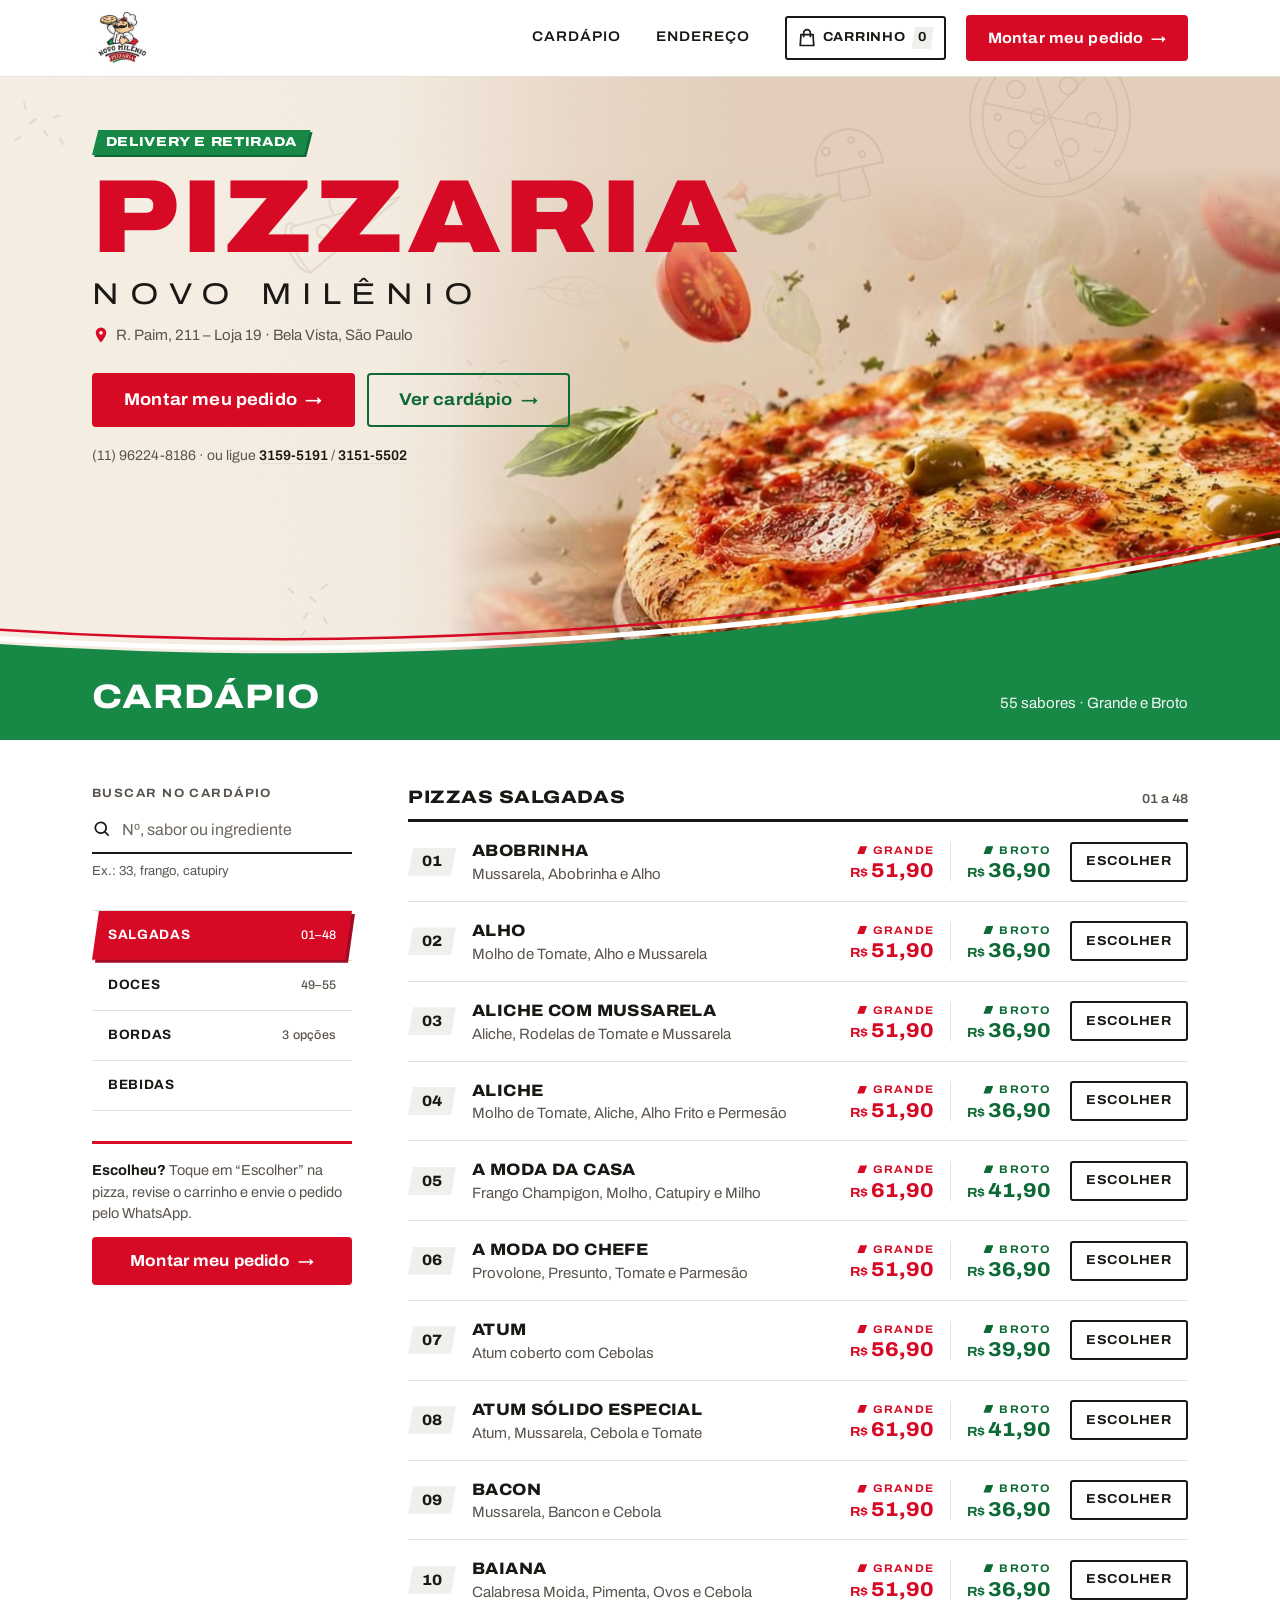
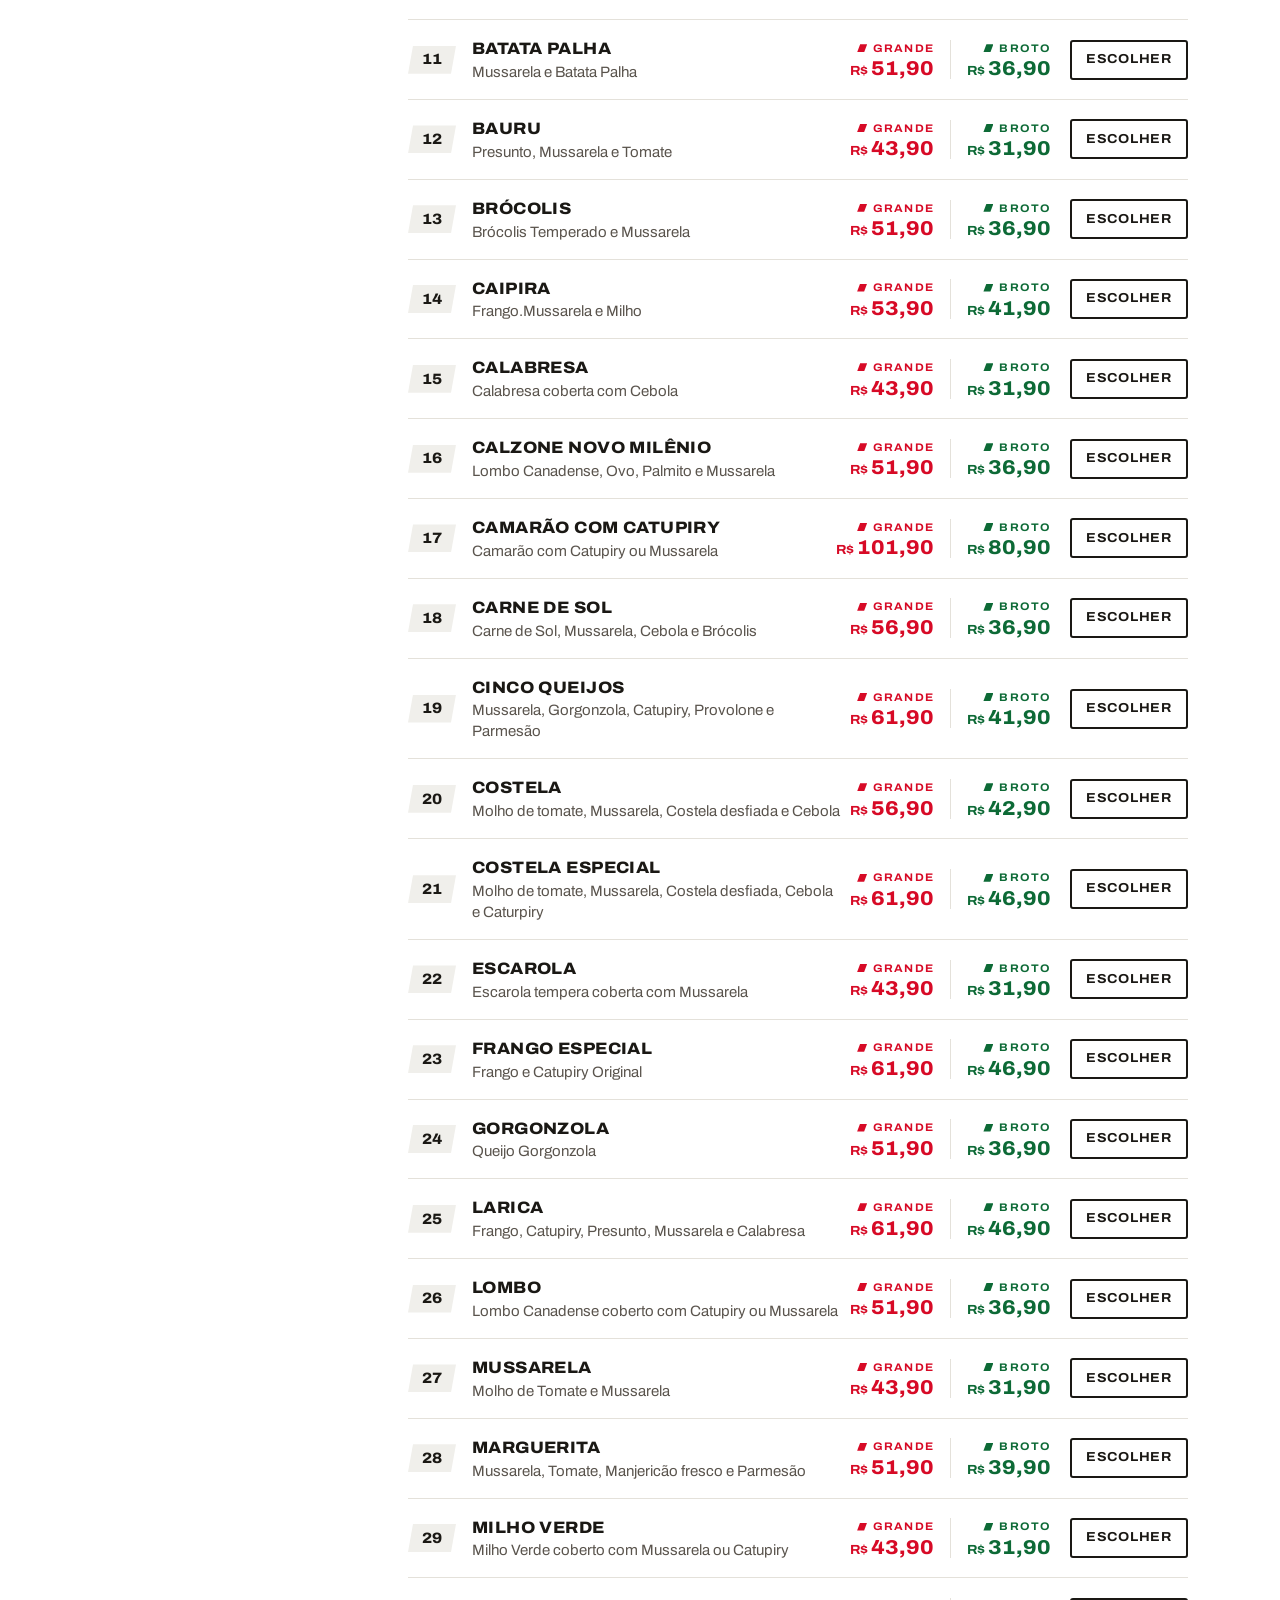
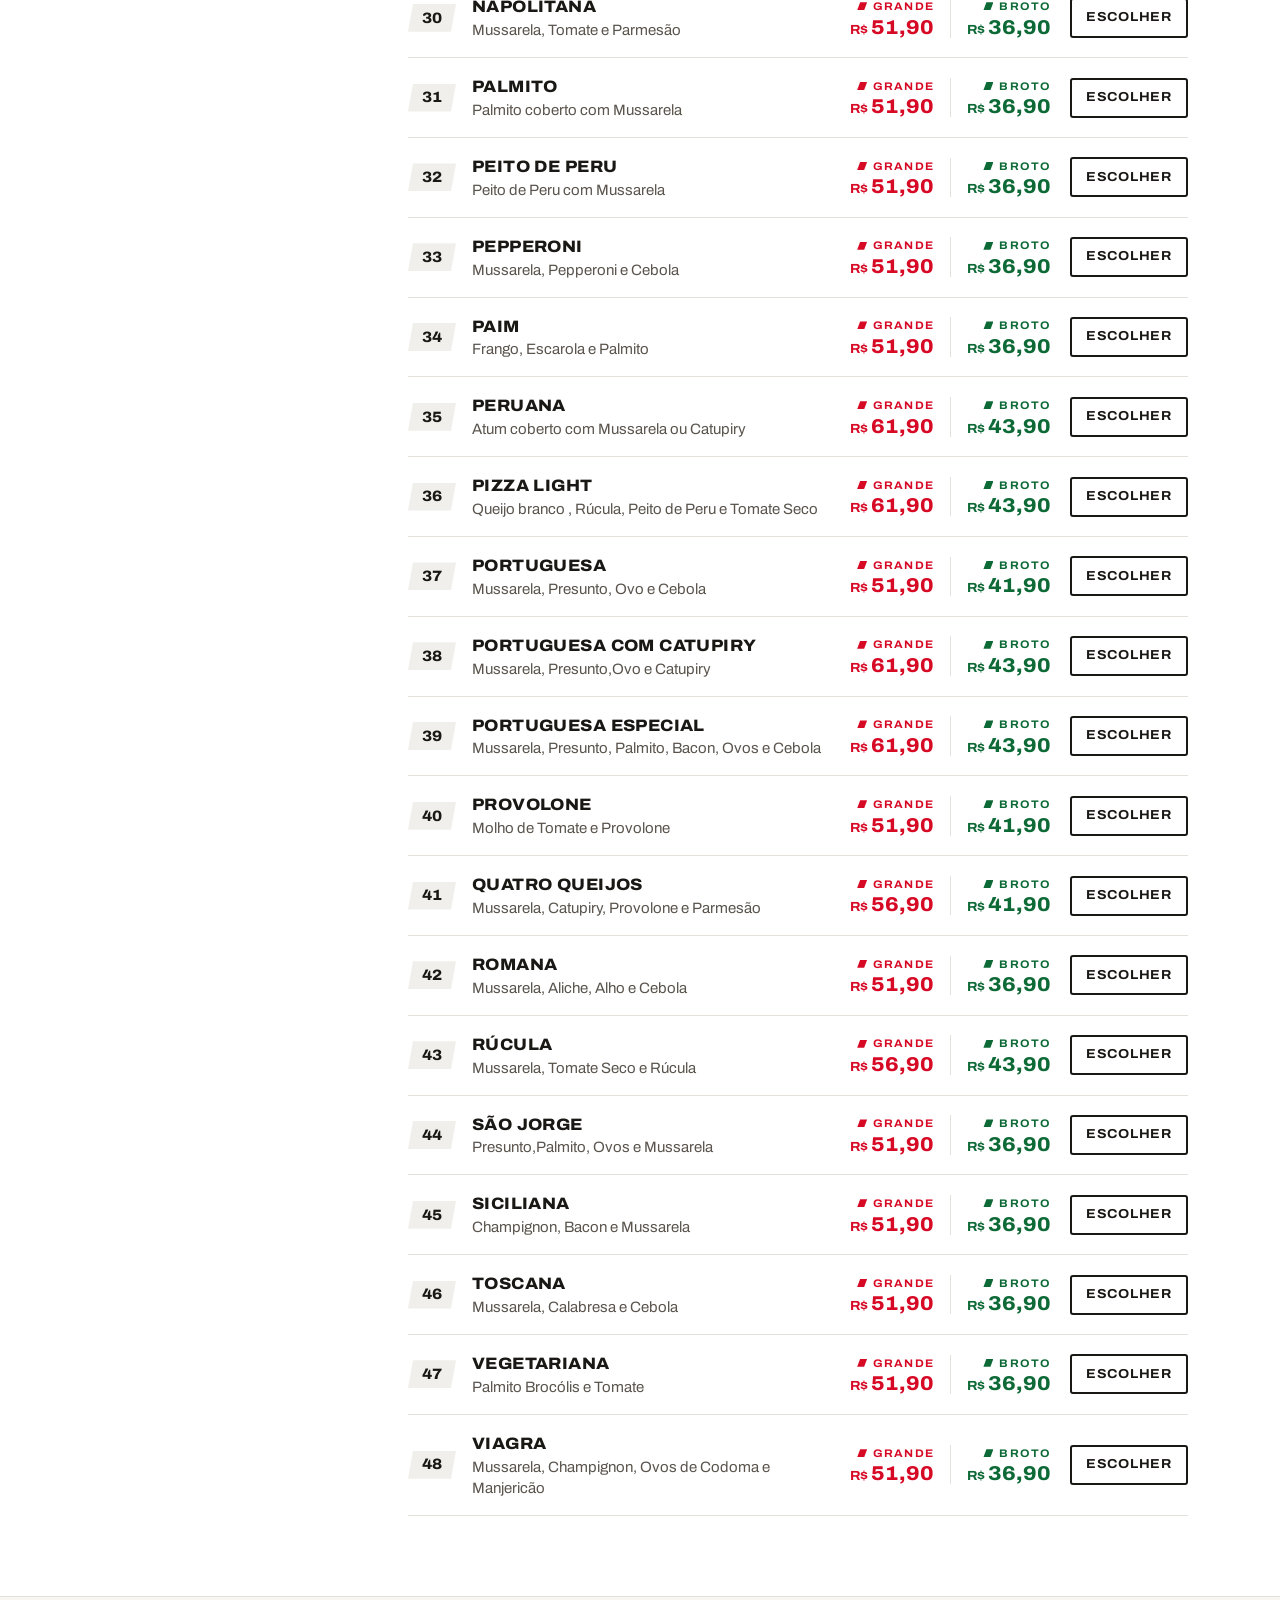
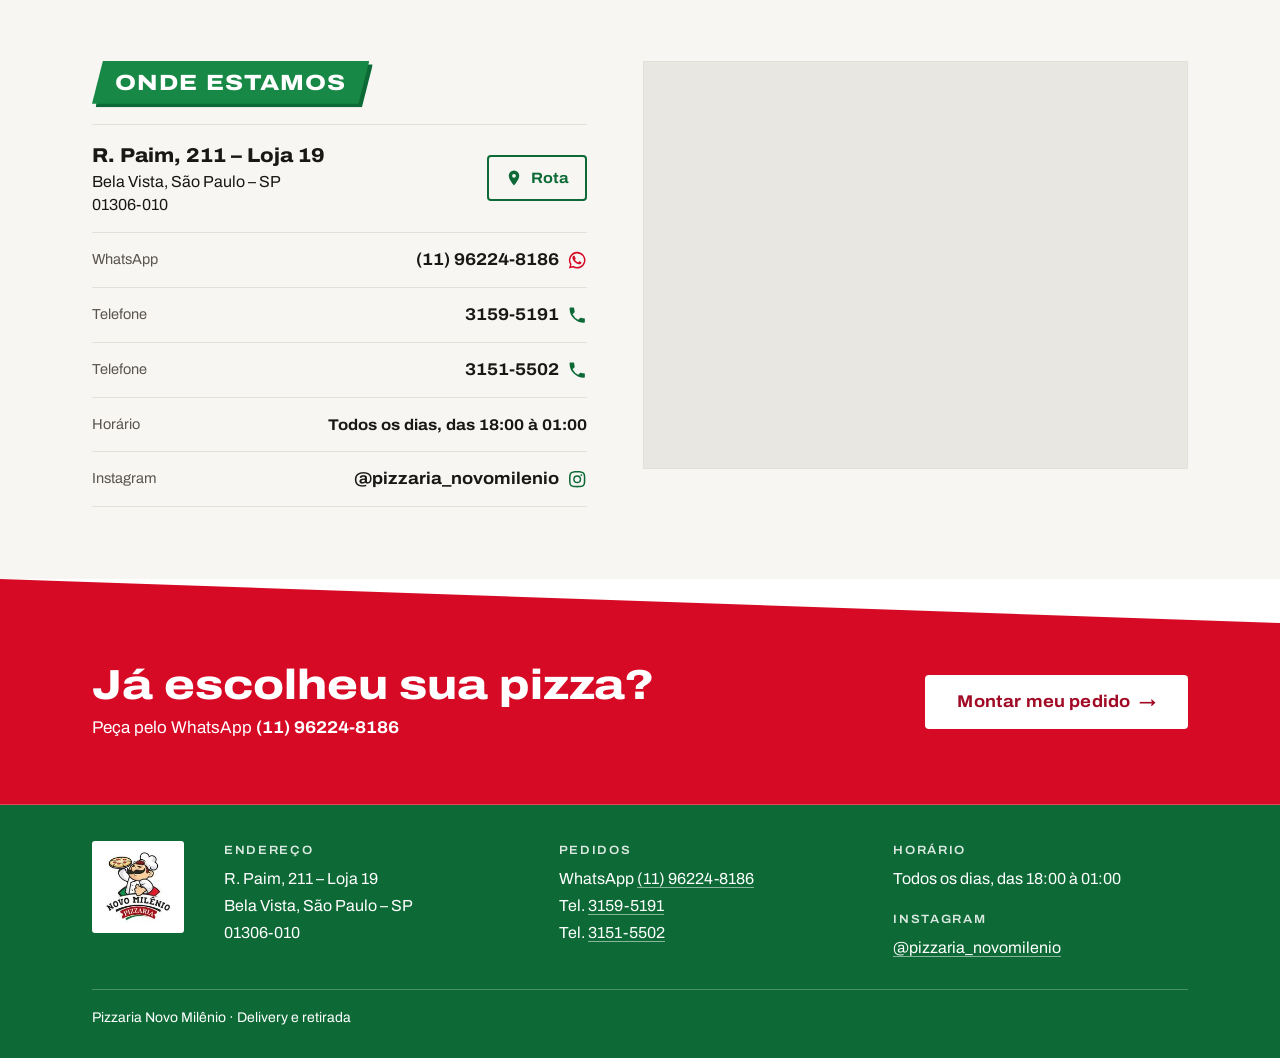
==== index.html @ c7a125e0 "prévia do site" ====
<!doctype html>
<html lang="pt-BR">
<head>
<meta charset="utf-8">
<meta name="viewport" content="width=device-width, initial-scale=1, viewport-fit=cover">
<title>Pizzaria Novo Milênio — Cardápio, delivery e retirada na Bela Vista</title>
<meta name="description" content="Pizzaria Novo Milênio — R. Paim, 211, Loja 19, Bela Vista, São Paulo. Cardápio com 55 sabores em Grande e Broto. Pedidos pelo WhatsApp (11) 96224-8186.">
<link rel="preconnect" href="https://fonts.googleapis.com">
<link rel="preconnect" href="https://fonts.gstatic.com" crossorigin>
<link href="https://fonts.googleapis.com/css2?family=Archivo:wdth,wght@75..125,400..900&display=swap" rel="stylesheet">
<link rel="stylesheet" href="css/estilo.css">
</head>
<body>

<svg width="0" height="0" style="position:absolute" aria-hidden="true">
  <symbol id="i-wa" viewBox="0 0 24 24"><path d="M12 2.2a9.8 9.8 0 0 0-8.4 14.8L2.2 21.8l4.9-1.3A9.8 9.8 0 1 0 12 2.2Zm0 1.8a8 8 0 1 1-4.2 14.8l-.3-.2-2.9.8.8-2.8-.2-.3A8 8 0 0 1 12 4Z"/><path d="M9.1 7.3c-.2-.4-.4-.4-.6-.4h-.5c-.2 0-.5.1-.7.3-.3.3-.9.9-.9 2.2s.9 2.5 1 2.7c.1.2 1.8 2.9 4.5 4 2.2.9 2.7.7 3.2.7.5-.1 1.5-.6 1.7-1.2.2-.6.2-1.1.2-1.2-.1-.1-.2-.2-.5-.3l-1.7-.8c-.2-.1-.4-.1-.6.1l-.8 1c-.1.2-.3.2-.5.1-.3-.1-1.1-.4-2-1.2-.8-.7-1.3-1.5-1.4-1.8-.2-.3 0-.4.1-.5l.4-.4.2-.4v-.4l-.9-2Z"/></symbol>
  <symbol id="i-tel" viewBox="0 0 24 24"><path d="M6.6 10.8a15.1 15.1 0 0 0 6.6 6.6l2.2-2.2c.3-.3.7-.4 1-.2 1.1.4 2.3.6 3.6.6.6 0 1 .4 1 1V20c0 .6-.4 1-1 1A17 17 0 0 1 3 4c0-.6.4-1 1-1h3.5c.6 0 1 .4 1 1 0 1.3.2 2.5.6 3.6.1.3 0 .7-.2 1l-2.3 2.2Z"/></symbol>
  <symbol id="i-pin" viewBox="0 0 24 24"><path d="M12 2a7 7 0 0 0-7 7c0 5.3 7 13 7 13s7-7.7 7-13a7 7 0 0 0-7-7Zm0 9.5a2.5 2.5 0 1 1 0-5 2.5 2.5 0 0 1 0 5Z"/></symbol>
  <symbol id="i-busca" viewBox="0 0 24 24"><path d="M10.5 3a7.5 7.5 0 0 1 5.96 12.05l4.25 4.24-1.42 1.42-4.24-4.25A7.5 7.5 0 1 1 10.5 3Zm0 2a5.5 5.5 0 1 0 0 11 5.5 5.5 0 0 0 0-11Z"/></symbol>
  <symbol id="i-insta" viewBox="0 0 24 24"><path d="M12 7.3a4.7 4.7 0 1 0 0 9.4 4.7 4.7 0 0 0 0-9.4Zm0 7.7a3 3 0 1 1 0-6 3 3 0 0 1 0 6Zm4.9-8.9a1.1 1.1 0 1 0 0 2.2 1.1 1.1 0 0 0 0-2.2ZM12 2.5c-2.6 0-2.9 0-3.9.1-3.5.2-5.4 2.1-5.6 5.6-.1 1-.1 1.3-.1 3.9s0 2.9.1 3.9c.2 3.5 2.1 5.4 5.6 5.6 1 .1 1.3.1 3.9.1s2.9 0 3.9-.1c3.5-.2 5.4-2.1 5.6-5.6.1-1 .1-1.3.1-3.9s0-2.9-.1-3.9c-.2-3.5-2.1-5.4-5.6-5.6-1-.1-1.3-.1-3.9-.1Zm0 1.7c2.5 0 2.8 0 3.8.1 2.6.1 3.8 1.3 3.9 3.9.1 1 .1 1.3.1 3.8s0 2.8-.1 3.8c-.1 2.6-1.3 3.8-3.9 3.9-1 .1-1.3.1-3.8.1s-2.8 0-3.8-.1c-2.6-.1-3.8-1.3-3.9-3.9-.1-1-.1-1.3-.1-3.8s0-2.8.1-3.8C4.4 5.6 5.6 4.4 8.2 4.3c1-.1 1.3-.1 3.8-.1Z"/></symbol>
  <symbol id="i-sacola" viewBox="0 0 24 24"><path d="M7 7V6a5 5 0 0 1 10 0v1h3.2l1 15H2.8l1-15H7Zm2 0h6V6a3 3 0 0 0-6 0v1Zm-3.3 2-.7 11h14l-.7-11H17v2h-2V9H9v2H7V9H5.7Z"/></symbol>
</svg>


<!-- ============================ HEADER ============================ -->
<header class="topo">
  <div class="wrap">
    <a class="topo-logo" href="#inicio"><img src="assets/logoNovoMilenio.jpg" width="150" height="150" alt="Pizzaria Novo Milênio — início"></a>
    <nav aria-label="Principal"><a href="#cardapio">Cardápio</a><a href="#onde-estamos">Endereço</a></nav>
    <button type="button" class="topo-carrinho" data-abrir-carrinho aria-label="Abrir carrinho, vazio"><svg class="ico" aria-hidden="true"><use href="#i-sacola"/></svg><span class="tc-txt" aria-hidden="true">Carrinho</span><span class="tc-n" data-carrinho-qtd aria-hidden="true">0</span></button>
    <a data-cta-pedido class="btn btn-zap" href="#cardapio">Montar meu pedido <span aria-hidden="true">→</span></a>
  </div>
</header>

<main id="inicio">

<!-- ============================ HERO ============================ -->
<section class="hero" aria-labelledby="h-marca">
  <div class="hero-fundo" aria-hidden="true"></div>
  <div class="wrap hero-grid">
    <div class="hero-txt">
      <span class="faixa verde">Delivery e retirada</span>
      <h1 class="marca" id="h-marca"><span class="marca-1">PIZZARIA</span><span class="marca-2">NOVO MILÊNIO</span></h1>
      <p class="hero-local"><svg class="ico"><use href="#i-pin"/></svg>R. Paim, 211 – Loja 19 · Bela Vista, São Paulo</p>
      <div class="hero-pedido" data-cta-hero>
        <div class="hero-botoes">
          <a class="btn btn-zap hero-montar" href="#cardapio">Montar meu pedido <span aria-hidden="true">→</span></a>
          <a class="btn btn-linha hero-cardapio" href="#cardapio">Ver cardápio <span aria-hidden="true">→</span></a>
        </div>
        <p class="hero-fones">(11) 96224-8186 · ou ligue <a href="tel:+551131595191">3159-5191</a> / <a href="tel:+551131515502">3151-5502</a></p>
      </div>
    </div>
    <!-- Pizza animada (decorativa). O vídeo só é carregado depois da página (js/hero.js);
         sem JavaScript, com "reduzir movimento" ou economia de dados, fica a imagem parada. -->
    <div class="hero-visual" aria-hidden="true">
      <picture>
        <source media="(min-width: 768px)" srcset="assets/hero-pizza-1280.webp">
        <img class="hero-poster" src="assets/hero-pizza-768.webp" width="1280" height="720" alt="" decoding="async" fetchpriority="high">
      </picture>
      <video class="hero-video" muted loop playsinline preload="none" disablepictureinpicture tabindex="-1"
        data-src-grande="assets/hero-pizza-1280" data-src-pequeno="assets/hero-pizza-768"></video>
    </div>
  </div>
  <!-- Curva verde inferior (linha vermelha + linha branca + verde), como no banner -->
  <svg class="hero-curva" viewBox="0 0 1440 160" preserveAspectRatio="none" aria-hidden="true" focusable="false">
    <path class="hc-vermelho" d="M0 118C420 146 880 122 1440 6" />
    <path class="hc-branco" d="M0 128C420 156 880 132 1440 16" />
    <path class="hc-verde" d="M0 134C420 162 880 138 1440 22V160H0Z" />
  </svg>
</section>

<!-- ============================ CARDÁPIO ============================ -->
<section class="cardapio" id="cardapio" aria-labelledby="h-cardapio">
  <div class="banda">
    <div class="wrap"><h2 id="h-cardapio">Cardápio</h2><p>55 sabores · Grande e Broto</p></div>
  </div>

  <div class="wrap corpo">
    <aside class="ferramentas" aria-label="Buscar e navegar no cardápio">
      <label class="busca-rotulo" for="q">Buscar no cardápio</label>
      <div class="busca">
        <svg class="ico"><use href="#i-busca"/></svg>
        <input id="q" type="search" inputmode="search" enterkeyhint="search" autocomplete="off" placeholder="Nº, sabor ou ingrediente" aria-describedby="dica">
        <button type="button" class="limpar" aria-label="Limpar busca">×</button>
      </div>
      <p class="busca-dica" id="dica">Ex.: 33, frango, catupiry</p>
      <ul class="cats" aria-label="Categorias">
        <li><button type="button" class="cat" data-cat="salgadas" aria-pressed="true">Salgadas <small>01–48</small></button></li>
        <li><button type="button" class="cat" data-cat="doces" aria-pressed="false">Doces <small>49–55</small></button></li>
        <li><button type="button" class="cat" data-cat="bordas" aria-pressed="false">Bordas <small>3 opções</small></button></li>
        <li><button type="button" class="cat" data-cat="bebidas" aria-pressed="false">Bebidas</button></li>
      </ul>
      <div class="zap-lateral">
        <p><strong>Escolheu?</strong> Toque em “Escolher” na pizza, revise o carrinho e envie o pedido pelo WhatsApp.</p>
        <a data-cta-pedido class="btn btn-zap" href="#cardapio">Montar meu pedido <span aria-hidden="true">→</span></a>
      </div>
    </aside>

    <div class="lista-area">
      <p class="status" role="status" aria-live="polite"></p>
      <div id="lista"><noscript><p class="vazio">Para ver o cardápio, ative o JavaScript do navegador ou peça pelo WhatsApp (11) 96224-8186.</p></noscript></div>
      <div class="fim-lista">
        <p>Escolheu?<span>Toque em “Escolher”, revise o carrinho e envie pelo WhatsApp.</span></p>
        <a data-cta-pedido href="#cardapio">Montar meu pedido <span aria-hidden="true">→</span></a>
      </div>
      <p class="voltar"><a href="#cardapio" data-voltar-cardapio>↑ Voltar às categorias e à busca</a></p>
    </div>
  </div>
</section>

<!-- ============================ ONDE ESTAMOS ============================ -->
<section class="local" id="onde-estamos" aria-labelledby="h-local">
  <div class="wrap">
    <div>
      <h2 class="faixa verde" id="h-local">Onde estamos</h2>
      <div class="endereco">
        <address><strong>R. Paim, 211 – Loja 19</strong>Bela Vista, São Paulo – SP<br>01306-010</address>
        <a class="btn btn-linha" href="https://www.google.com/maps/dir/?api=1&destination=R.+Paim,+211+-+Bela+Vista,+S%C3%A3o+Paulo+-+SP,+01306-010" target="_blank" rel="noopener"><svg class="ico"><use href="#i-pin"/></svg>Rota</a>
      </div>
      <ul class="contatos">
        <li><a href="https://wa.me/5511962248186" target="_blank" rel="noopener"><span>WhatsApp</span><strong>(11) 96224-8186 <svg class="ico"><use href="#i-wa"/></svg></strong></a></li>
        <li><a href="tel:+551131595191"><span>Telefone</span><strong>3159-5191 <svg class="ico"><use href="#i-tel"/></svg></strong></a></li>
        <li><a href="tel:+551131515502"><span>Telefone</span><strong>3151-5502 <svg class="ico"><use href="#i-tel"/></svg></strong></a></li>
        <li class="contato-horario"><span>Horário</span><strong data-horario>Todos os dias, das 18:00 à 01:00</strong></li>
        <li><a href="https://www.instagram.com/pizzaria_novomilenio/" target="_blank" rel="noopener"><span>Instagram</span><strong>@pizzaria_novomilenio <svg class="ico"><use href="#i-insta"/></svg></strong></a></li>
      </ul>
    </div>
    <div class="mapa"><iframe title="Mapa: R. Paim, 211 – Bela Vista, São Paulo" loading="lazy" src="https://maps.google.com/maps?q=R.%20Paim%2C%20211%20-%20Bela%20Vista%2C%20S%C3%A3o%20Paulo%20-%20SP%2C%2001306-010&z=17&output=embed"></iframe></div>
  </div>
</section>

<!-- ============================ CTA FINAL ============================ -->
<section class="cta-final" data-cta-final aria-labelledby="h-final">
  <div class="wrap">
    <div><h2 id="h-final">Já escolheu sua pizza?</h2><p>Peça pelo WhatsApp <strong>(11) 96224-8186</strong></p></div>
    <a data-cta-pedido class="btn btn-branco" href="#cardapio">Montar meu pedido <span aria-hidden="true">→</span></a>
  </div>
</section>
</main>

<footer class="rodape">
  <div class="wrap">
    <img class="rodape-logo" src="assets/logoNovoMilenio.jpg" width="150" height="150" alt="Pizzaria Novo Milênio" loading="lazy">
    <div><h3>Endereço</h3><address>R. Paim, 211 – Loja 19<br>Bela Vista, São Paulo – SP<br>01306-010</address></div>
    <div><h3>Pedidos</h3><p>WhatsApp <a href="https://wa.me/5511962248186" target="_blank" rel="noopener">(11) 96224-8186</a><br>Tel. <a href="tel:+551131595191">3159-5191</a><br>Tel. <a href="tel:+551131515502">3151-5502</a></p></div>
    <div><h3>Horário</h3><p data-horario>Todos os dias, das 18:00 à 01:00</p><h3 class="rodape-h3-2">Instagram</h3><p><a href="https://www.instagram.com/pizzaria_novomilenio/" target="_blank" rel="noopener">@pizzaria_novomilenio</a></p></div>
    <p class="rodape-base">Pizzaria Novo Milênio · Delivery e retirada</p>
  </div>
</footer>

<!-- ============================ MONTAGEM DA PIZZA (Etapa 4) ============================ -->
<dialog id="montagem" class="montagem" aria-labelledby="mt-titulo">
  <header class="mt-topo">
    <button type="button" class="mt-voltar" data-mt-fechar aria-label="Voltar ao cardápio"><span aria-hidden="true">←</span></button>
    <h2 id="mt-titulo">Monte sua pizza</h2>
    <button type="button" class="mt-x" data-mt-fechar aria-label="Fechar montagem"><span aria-hidden="true">×</span></button>
  </header>

  <div class="mt-corpo">
    <fieldset class="mt-bloco">
      <legend class="mt-h"><span class="mt-passo">1</span>Tamanho</legend>
      <div class="mt-tamanhos">
        <label class="mt-tam mt-tam-grande">
          <input type="radio" name="mt-tamanho" value="grande">
          <span class="mt-tam-nome">Grande</span>
          <span class="mt-tam-regra">Escolha até 3 sabores</span>
          <span class="mt-tam-obs">Pode misturar salgado e doce</span>
          <span class="mt-tam-preco"></span>
          <span class="mt-tam-check" aria-hidden="true">✓ Selecionado</span>
        </label>
        <label class="mt-tam mt-tam-broto">
          <input type="radio" name="mt-tamanho" value="broto">
          <span class="mt-tam-nome">Broto</span>
          <span class="mt-tam-regra">Escolha até 2 sabores</span>
          <span class="mt-tam-obs">Do mesmo tipo: só salgados ou só doces</span>
          <span class="mt-tam-preco"></span>
          <span class="mt-tam-check" aria-hidden="true">✓ Selecionado</span>
        </label>
      </div>
    </fieldset>

    <section class="mt-bloco" aria-labelledby="mt-h-sabores">
      <h3 class="mt-h" id="mt-h-sabores"><span class="mt-passo">2</span>Sabores</h3>
      <p class="mt-contador" aria-live="polite"></p>
      <p class="mt-regra" hidden></p>
      <ol class="mt-escolhidos"></ol>
      <p class="mt-aviso" role="status" hidden></p>
      <div class="mt-procura">
        <label class="mt-rotulo" for="mt-busca">Adicionar outro sabor</label>
        <div class="mt-campo">
          <svg class="ico" aria-hidden="true"><use href="#i-busca"/></svg>
          <input id="mt-busca" type="search" inputmode="search" enterkeyhint="search" autocomplete="off" placeholder="Nº, sabor ou ingrediente" aria-describedby="mt-dica">
          <button type="button" class="mt-limpar" aria-label="Limpar busca de sabor" hidden>×</button>
        </div>
        <p class="mt-dica" id="mt-dica" aria-live="polite"></p>
        <ul class="mt-resultados"></ul>
      </div>
    </section>

    <fieldset class="mt-bloco">
      <legend class="mt-h"><span class="mt-passo">3</span>Borda</legend>
      <p class="mt-ajuda mt-ajuda-borda" id="mt-borda-ajuda">Opcional. O valor da borda é somado ao preço da pizza.</p>
      <div class="mt-bordas" role="radiogroup" aria-describedby="mt-borda-ajuda"></div>
    </fieldset>

    <section class="mt-bloco">
      <h3 class="mt-h"><span class="mt-passo">4</span><label for="mt-obs">Observações</label></h3>
      <textarea id="mt-obs" rows="3" maxlength="300" placeholder="Ex.: sem cebola, pouco queijo, retirar ingrediente..." aria-describedby="mt-obs-ajuda"></textarea>
      <p class="mt-ajuda" id="mt-obs-ajuda">Opcional. Texto livre enviado junto com o pedido.</p>
    </section>

    <section class="mt-bloco mt-resumo" aria-labelledby="mt-h-resumo">
      <h3 class="mt-h" id="mt-h-resumo"><span class="mt-passo">5</span>Sua pizza</h3>
      <div class="mt-resumo-conteudo"></div>
    </section>
  </div>

  <footer class="mt-rodape">
    <div class="mt-preco"><small></small><strong></strong></div>
    <div class="mt-acao">
      <button type="button" class="btn btn-zap mt-adicionar" disabled>Adicionar pizza</button>
      <p class="mt-status" aria-live="polite"></p>
    </div>
  </footer>
</dialog>

<!-- ============================ CARRINHO (Etapa 5) ============================ -->
<dialog id="carrinho" class="montagem carrinho" aria-labelledby="cr-titulo">
  <header class="mt-topo">
    <button type="button" class="mt-voltar" data-cr-fechar aria-label="Voltar ao cardápio"><span aria-hidden="true">←</span></button>
    <h2 id="cr-titulo" tabindex="-1">Seu carrinho</h2>
    <button type="button" class="mt-x" data-cr-fechar aria-label="Fechar carrinho"><span aria-hidden="true">×</span></button>
  </header>

  <div class="mt-corpo" data-view-pane="carrinho">
    <p class="cr-status" role="status" aria-live="polite"></p>

    <div class="cr-vazio" hidden>
      <p class="cr-vazio-txt">Seu carrinho está vazio.</p>
      <p class="cr-vazio-sub">Escolha pizzas ou bebidas no cardápio.</p>
      <button type="button" class="btn btn-zap" data-cr-cardapio>Ver cardápio</button>
    </div>

    <ul class="cr-lista" aria-label="Pizzas no carrinho"></ul>

    <section class="cr-resumo mt-resumo" aria-labelledby="cr-h-resumo">
      <h3 class="mt-h" id="cr-h-resumo">Resumo</h3>
      <div class="cr-resumo-conteudo mt-resumo-conteudo"></div>
    </section>
  </div>

  <footer class="mt-rodape cr-rodape" data-view-pane="carrinho">
    <div class="mt-preco cr-total"><small></small><strong></strong></div>
    <div class="cr-botoes">
      <button type="button" class="btn btn-linha cr-continuar" data-cr-fechar>Continuar comprando</button>
      <button type="button" class="btn btn-zap cr-avancar">Avançar</button>
    </div>
  </footer>

  <!-- ===================== DADOS DO PEDIDO (Etapa 6) ===================== -->
  <div class="mt-corpo pd-corpo" data-view-pane="dados">
    <p class="pd-pronto" tabindex="-1" role="status" hidden><strong>O WhatsApp foi aberto com seu pedido preenchido.</strong> Revise as informações e toque em enviar. <a class="pd-link-zap" href="https://wa.me/5511962248186" target="_blank" rel="noopener">Se o WhatsApp não abriu, toque aqui.</a></p>
    <div class="pd-layout">
      <details class="pd-resumo">
        <summary><span class="pd-resumo-tit">Seu pedido</span><span class="pd-resumo-linha"></span></summary>
        <div class="pd-resumo-conteudo"></div>
      </details>

      <form id="pd-form" class="pd-form" novalidate>
        <div class="pd-erros" role="alert" tabindex="-1" hidden></div>

        <fieldset class="mt-bloco pd-recebimento" aria-describedby="pd-erro-recebimento">
          <legend class="mt-h"><span class="mt-passo">1</span>Como você vai receber o pedido?</legend>
          <div class="mt-tamanhos pd-opcoes">
            <label class="mt-tam pd-op">
              <input type="radio" name="recebimento" value="delivery" id="pd-rec-delivery" required>
              <span class="mt-tam-nome">Delivery</span>
              <span class="mt-tam-obs">Entrega no endereço que você informar</span>
              <span class="mt-tam-check" aria-hidden="true">✓ Selecionado</span>
            </label>
            <label class="mt-tam pd-op">
              <input type="radio" name="recebimento" value="retirada" id="pd-rec-retirada">
              <span class="mt-tam-nome">Retirada</span>
              <span class="mt-tam-obs">Você retira na pizzaria</span>
              <span class="mt-tam-check" aria-hidden="true">✓ Selecionado</span>
            </label>
          </div>
          <p class="pd-erro" id="pd-erro-recebimento" hidden></p>
        </fieldset>

        <section class="mt-bloco" aria-labelledby="pd-h-dados">
          <h3 class="mt-h" id="pd-h-dados"><span class="mt-passo">2</span>Seus dados</h3>
          <div class="pd-campo">
            <label for="pd-nome">Nome <span class="pd-obrig">obrigatório</span></label>
            <input id="pd-nome" name="nome" type="text" autocomplete="name" maxlength="80" placeholder="Seu nome" required aria-describedby="pd-erro-nome">
            <p class="pd-erro" id="pd-erro-nome" hidden></p>
          </div>
          <div class="pd-campo">
            <label for="pd-whatsapp">WhatsApp <span class="pd-obrig">obrigatório</span></label>
            <input id="pd-whatsapp" name="whatsapp" type="tel" inputmode="tel" autocomplete="tel-national" maxlength="20" placeholder="(11) 99999-9999" required aria-describedby="pd-ajuda-whatsapp pd-erro-whatsapp">
            <p class="pd-ajuda" id="pd-ajuda-whatsapp">Celular com DDD, para a pizzaria falar com você sobre o pedido.</p>
            <p class="pd-erro" id="pd-erro-whatsapp" hidden></p>
          </div>
        </section>

        <section class="mt-bloco pd-entrega" aria-labelledby="pd-h-entrega" hidden>
          <h3 class="mt-h" id="pd-h-entrega"><span class="mt-passo">3</span>Endereço de entrega</h3>
          <div class="pd-campo">
            <label for="pd-endereco">Endereço <span class="pd-obrig">obrigatório</span></label>
            <input id="pd-endereco" name="endereco" type="text" autocomplete="address-line1" maxlength="120" placeholder="Rua, avenida, etc." aria-describedby="pd-erro-endereco">
            <p class="pd-erro" id="pd-erro-endereco" hidden></p>
          </div>
          <div class="pd-linha">
            <div class="pd-campo pd-campo-numero">
              <label for="pd-numero">Número <span class="pd-obrig">obrigatório</span></label>
              <input id="pd-numero" name="numero" type="text" autocomplete="off" maxlength="10" placeholder="211" aria-describedby="pd-erro-numero">
              <p class="pd-erro" id="pd-erro-numero" hidden></p>
            </div>
            <div class="pd-campo">
              <label for="pd-complemento">Complemento <span class="pd-opc">opcional</span></label>
              <input id="pd-complemento" name="complemento" type="text" autocomplete="address-line2" maxlength="80" placeholder="Apartamento, bloco, sala...">
            </div>
          </div>
          <div class="pd-campo">
            <label for="pd-referencia">Referência <span class="pd-opc">opcional</span></label>
            <input id="pd-referencia" name="referencia" type="text" autocomplete="off" maxlength="120" placeholder="Ex.: próximo ao...">
          </div>
          <div class="pd-campo">
            <label for="pd-observacoesEntrega">Observações da entrega <span class="pd-opc">opcional</span></label>
            <textarea id="pd-observacoesEntrega" name="observacoesEntrega" rows="3" maxlength="200" placeholder="Alguma informação para a entrega?" aria-describedby="pd-contador"></textarea>
            <p class="pd-ajuda pd-contador" id="pd-contador" aria-live="off"></p>
          </div>
        </section>

        <section class="mt-bloco pd-retirada" aria-labelledby="pd-h-retirada" hidden>
          <h3 class="mt-h" id="pd-h-retirada"><span class="mt-passo">3</span>Local de retirada</h3>
          <address class="pd-local-retirada"></address>
          <p class="pd-ajuda">Horário: <span class="pd-horario"></span></p>
        </section>

        <p class="pd-escolha">Escolha Delivery ou Retirada para ver os próximos campos.</p>

        <fieldset class="mt-bloco pd-pagamento" aria-describedby="pd-ajuda-pag pd-erro-formaPagamento">
          <legend class="mt-h"><span class="mt-passo">4</span>Forma de pagamento</legend>
          <p class="pd-ajuda" id="pd-ajuda-pag">Só para a pizzaria saber como você pretende pagar. Nada é cobrado pelo site.</p>
          <div class="pd-pag-opcoes">
            <label class="pd-pag-op"><input type="radio" name="formaPagamento" value="pix" id="pd-pag-pix" required><span>Pix</span></label>
            <label class="pd-pag-op"><input type="radio" name="formaPagamento" value="dinheiro" id="pd-pag-dinheiro"><span>Dinheiro</span></label>
            <label class="pd-pag-op"><input type="radio" name="formaPagamento" value="debito" id="pd-pag-debito"><span>Cartão de débito</span></label>
            <label class="pd-pag-op"><input type="radio" name="formaPagamento" value="credito" id="pd-pag-credito"><span>Cartão de crédito</span></label>
            <label class="pd-pag-op"><input type="radio" name="formaPagamento" value="outro" id="pd-pag-outro"><span>Outro</span></label>
          </div>
          <p class="pd-erro" id="pd-erro-formaPagamento" hidden></p>
        </fieldset>
      </form>
    </div>
  </div>

  <footer class="mt-rodape cr-rodape pd-rodape" data-view-pane="dados">
    <div class="mt-preco cr-total pd-total"></div>
    <div class="cr-botoes">
      <button type="button" class="btn btn-linha" data-pd-voltar>Voltar ao carrinho</button>
      <button type="submit" form="pd-form" class="btn btn-zap pd-continuar"><svg class="ico" aria-hidden="true"><use href="#i-wa"/></svg>Enviar pedido pelo WhatsApp</button>
    </div>
  </footer>
</dialog>

<p class="nm-toast" role="status" aria-live="polite"></p>

<!-- Barra de pedido: aparece quando o botão do hero sai da tela; some no CTA final e durante a digitação -->
<div class="barra" aria-hidden="true">
  <div class="barra-zap">
    <p class="barra-txt"><small>Pedidos pelo WhatsApp</small><strong>(11) 96224-8186</strong></p>
    <a data-cta-pedido class="btn btn-zap" href="#cardapio" tabindex="-1">Montar pedido <span aria-hidden="true">→</span></a>
  </div>
  <div class="barra-carrinho">
    <p class="barra-txt"><small>Seu carrinho</small><strong data-barra-carrinho-txt>0 pizzas</strong></p>
    <button type="button" class="btn btn-zap" data-abrir-carrinho tabindex="-1"><svg class="ico"><use href="#i-sacola"/></svg>Ver carrinho</button>
  </div>
</div>

<script src="js/config.js"></script>
<script src="js/cardapio-dados.js"></script>
<script src="js/cardapio.js"></script>
<script src="js/montagem-regras.js"></script>
<script src="js/selecao.js"></script>
<script src="js/montagem.js"></script>
<script src="js/pedido.js"></script>
<script src="js/carrinho.js"></script>
<script src="js/whatsapp.js"></script>
<script src="js/hero.js" defer></script>
</body>
</html>
---- css/estilo.css ----
/* Pizzaria Novo Milênio — estilos do site (base: UI aprovada na Etapa 2) */
/* =====================================================================
   IDENTIDADE — cores de referência extraídas do cardápio, placa e logo
   ===================================================================== */
:root{
  --vermelho:#D70A26;
  --vermelho-esc:#A10A25;
  --verde:#178846;
  --verde-esc:#0D6A36;
  --branco:#FFFFFF;
  --papel:#F7F6F3;
  --cinza-faixa:#F0EFEB;   /* barras cinza das linhas do cardápio impresso */
  --divisor:#E4E1DA;
  --texto:#1A1814;
  --texto-2:#5A544D;
  --marca-busca:#FDE3E7;

  --f:"Archivo",Arial,Helvetica,sans-serif;
  --larga:118%;            /* títulos: versão larga, como "PIZZARIA" da placa */
  --semi:108%;             /* rótulos e números */

  --topo:56px;
  --barra:68px;            /* altura reservada para a barra de pedido no celular */
  --t:.15s;
}
@media (min-width:960px){:root{--topo:76px}}

*,*::before,*::after{box-sizing:border-box}
html{-webkit-text-size-adjust:100%}
body{margin:0;background:var(--branco);color:var(--texto);font-family:var(--f);font-size:16px;line-height:1.5;-webkit-font-smoothing:antialiased;padding-bottom:var(--barra)}
@media (min-width:960px){body{padding-bottom:0}}
img{display:block;max-width:100%}
a{color:inherit}
button,input{font:inherit;color:inherit}
h1,h2,h3,h4,p,figure,ul{margin:0}
ul{padding:0;list-style:none}
.wrap{max-width:1160px;margin:0 auto;padding:0 16px}
@media (min-width:768px){.wrap{padding:0 32px}}
.sr{position:absolute!important;width:1px;height:1px;overflow:hidden;clip:rect(0 0 0 0);white-space:nowrap}
.ico{width:1.2em;height:1.2em;flex:none;fill:currentColor}
:focus-visible{outline:3px solid var(--texto);outline-offset:2px}
@media (prefers-reduced-motion:no-preference){html{scroll-behavior:smooth}}


/* =====================================================================
   PEÇAS DERIVADAS DO CARDÁPIO IMPRESSO
   ===================================================================== */
.faixa{position:relative;isolation:isolate;display:inline-block;color:#fff;font-family:var(--f);font-stretch:var(--larga);font-weight:800;text-transform:uppercase;letter-spacing:.05em;line-height:1;padding:.5em 1.05em .46em;white-space:nowrap}
.faixa::before,.faixa::after{content:"";position:absolute;inset:0;clip-path:polygon(.5em 0,100% 0,calc(100% - .5em) 100%,0 100%)}
.faixa::after{background:var(--vermelho);z-index:-1}
.faixa::before{background:var(--vermelho-esc);transform:translate(.16em,.16em);z-index:-2}
.faixa.verde::after{background:var(--verde)}
.faixa.verde::before{background:var(--verde-esc)}

.btn{display:inline-flex;align-items:center;justify-content:center;gap:.5em;min-height:48px;padding:0 20px;border:2px solid transparent;border-radius:4px;font-family:var(--f);font-stretch:var(--semi);font-weight:700;font-size:16px;letter-spacing:.01em;text-decoration:none;white-space:nowrap;cursor:pointer;transition:background-color var(--t),color var(--t),border-color var(--t),transform .08s}
.btn:active{transform:translateY(1px)}
.btn-zap{background:var(--vermelho);color:#fff}
.btn-zap:hover{background:var(--vermelho-esc)}
.btn-linha{border-color:var(--verde-esc);color:var(--verde-esc);background:transparent}
.btn-linha:hover{background:var(--verde-esc);color:#fff}
.btn-branco{background:#fff;color:var(--vermelho-esc)}
.btn-branco:hover{background:var(--cinza-faixa)}

/* =====================================================================
   HEADER
   ===================================================================== */
.topo{background:#fff;position:relative;z-index:40}
.topo .wrap{display:flex;align-items:center;gap:16px;height:var(--topo)}
.topo-logo img{height:44px;width:auto}
.topo nav{display:flex;gap:4px;margin-left:auto}
.topo nav a{display:flex;align-items:center;min-height:44px;padding:0 10px;text-decoration:none;font-stretch:var(--semi);font-weight:600;font-size:13px;letter-spacing:.08em;text-transform:uppercase;border-bottom:3px solid transparent;transition:border-color var(--t),color var(--t)}
.topo nav a:hover{border-bottom-color:var(--vermelho);color:var(--vermelho-esc)}
.topo .btn{display:none}
@media (min-width:960px){
  .topo{position:sticky;top:0;border-bottom:1px solid var(--divisor)}
  .topo-logo img{height:60px}
  .topo nav{gap:14px;margin-right:8px}
  .topo nav a{font-size:14px}
  .topo .btn{display:inline-flex;min-height:46px;font-size:15px}
}

/* =====================================================================
   HERO — nome, CTA único, fachada real que “pousa” sobre a banda verde
   ===================================================================== */
.hero{position:relative;z-index:2;padding:22px 0 0;border-top:3px solid var(--verde)}
.hero-grid{display:grid;gap:0}
.hero .faixa{font-size:12px}
.marca{margin-top:16px;line-height:.9}
.marca-1{display:block;color:var(--vermelho);font-stretch:var(--larga);font-weight:900;font-size:min(12.5vw,100px);letter-spacing:.035em;white-space:nowrap}
.marca-2{display:block;margin-top:.55em;font-stretch:var(--larga);font-weight:400;font-size:min(4.7vw,28px);letter-spacing:.36em;white-space:nowrap}
.hero-local{display:flex;align-items:center;gap:6px;margin-top:16px;font-size:15px;color:var(--texto-2)}
.hero-local .ico{color:var(--vermelho);width:18px;height:18px}
.hero-pedido{margin-top:20px;display:grid;gap:10px}
.hero-pedido .btn{min-height:54px;font-size:17px;width:100%}
.hero-fones{font-size:14px;color:var(--texto-2);text-align:center}
.hero-fones a{font-weight:600;color:var(--texto);text-decoration:none;border-bottom:1px solid var(--divisor);font-variant-numeric:tabular-nums}
.hero-fones a:hover{border-bottom-color:var(--texto)}
@media (min-width:768px){
  .hero-pedido{grid-template-columns:auto 1fr;align-items:center;gap:18px}
  .hero-pedido .btn{width:auto;padding:0 30px}
  .hero-fones{text-align:left}
}
@media (min-width:960px){
  .hero{padding:44px 0 0;border-top:0}
  .hero .faixa{font-size:13px}
  .marca-1{font-size:min(8.4vw,104px)}
  .marca-2{font-size:min(2.5vw,30px)}
  .hero-pedido{margin-top:26px;grid-template-columns:auto;justify-items:start}
}

/* =====================================================================
   CARDÁPIO — a banda verde da placa vira o cabeçalho do cardápio
   ===================================================================== */
.cardapio{position:relative;z-index:1}
.banda{position:relative;background:var(--verde);color:#fff;padding-top:8px}
.banda .wrap{display:flex;align-items:baseline;justify-content:space-between;gap:12px;padding-bottom:14px}
.banda h2{font-stretch:var(--larga);font-weight:800;font-size:26px;text-transform:uppercase;letter-spacing:.03em;line-height:1}
.banda p{font-size:13px;opacity:.95;text-align:right;white-space:nowrap}
@media (min-width:960px){
  .banda{padding-top:14px}
  .banda .wrap{padding-bottom:26px}
  .banda h2{font-size:34px}
  .banda p{font-size:15px}
}

/* --- Ferramentas: busca + categorias (fixas no celular, laterais no desktop) --- */
.corpo{display:block}
.ferramentas{position:sticky;top:0;z-index:30;background:var(--verde);color:#fff;padding:0 16px 10px;margin:0 -16px}
@media (min-width:768px){.ferramentas{padding:0 32px 12px;margin:0 -32px}}

/* Busca: faixa branca inclinada, como as barras do cardápio — sem cara de formulário */
.busca{position:relative;display:flex;align-items:center;background:#fff;color:var(--texto);clip-path:polygon(8px 0,100% 0,calc(100% - 8px) 100%,0 100%)}
.busca .ico{position:absolute;left:16px;width:20px;height:20px;color:var(--texto);pointer-events:none}
.busca input{flex:1;min-width:0;height:48px;padding:0 46px;border:0;background:transparent;font-size:16px;font-weight:500;-webkit-appearance:none;appearance:none}
.busca input::placeholder{color:#6E675F;font-weight:400}
.busca input::-webkit-search-cancel-button{display:none}
.busca input:focus{outline:none}
.busca::after{content:"";position:absolute;left:8px;right:8px;bottom:0;height:3px;background:transparent;transition:background-color var(--t)}
.busca:focus-within::after{background:var(--vermelho)}
.limpar{position:absolute;right:8px;width:40px;height:40px;border:0;background:transparent;font-size:24px;line-height:1;color:var(--texto-2);cursor:pointer;display:none;border-radius:3px}
.limpar:hover{background:var(--cinza-faixa)}
.busca.com-texto .limpar{display:block}
.busca-rotulo{display:none}
.busca-dica{display:none}

/* Categorias: paralelogramos. Ativa = faixa vermelha com sombra, como no impresso */
.cats{display:flex;gap:6px;margin-top:10px}
.cats li{flex:1 1 auto;min-width:0}
@media (max-width:374px){.cats{gap:4px}.cat{font-size:12px!important;letter-spacing:.02em!important;padding:0 6px!important}}
.cat{position:relative;isolation:isolate;width:100%;min-height:44px;border:0;background:transparent;color:#fff;cursor:pointer;font-stretch:100%;font-weight:700;font-size:13px;letter-spacing:.05em;text-transform:uppercase;padding:0 10px;transition:color var(--t)}
.cat::before,.cat::after{content:"";position:absolute;inset:0;clip-path:polygon(7px 0,100% 0,calc(100% - 7px) 100%,0 100%);transition:background-color var(--t),transform var(--t)}
.cat::after{background:var(--verde-esc);z-index:-1}
.cat::before{background:transparent;z-index:-2}
.cat:hover::after{background:#0A5A2D}
.cat small{display:none}
.cat[aria-pressed="true"]::after{background:var(--vermelho)}
.cat[aria-pressed="true"]::before{background:var(--vermelho-esc);transform:translate(3px,3px)}
.cat:active::after{transform:translateY(1px)}
.cat:focus-visible{outline:3px solid #fff;outline-offset:2px}
.zap-lateral{display:none}

/* --- Lista --- */
.lista-area{padding:0 0 8px}
.lista-cab{display:flex;align-items:baseline;justify-content:space-between;gap:12px;padding:22px 0 8px;border-bottom:3px solid var(--texto)}
.lista-cab h3{font-stretch:var(--larga);font-weight:800;font-size:18px;text-transform:uppercase;letter-spacing:.03em}
.lista-cab span{font-stretch:var(--semi);font-weight:600;font-size:13px;color:var(--texto-2);font-variant-numeric:tabular-nums;white-space:nowrap}
.status{font-size:14px;color:var(--texto-2);padding-top:14px}
.status:empty{display:none}
.status strong{color:var(--texto)}
mark{background:var(--marca-busca);color:inherit;border-radius:2px;padding:0 1px}

/* Item de pizza: [nº] NOME / descrição / GRANDE · BROTO */
.pizza{display:grid;grid-template-columns:40px 1fr;column-gap:12px;padding:16px 0 17px;border-bottom:1px solid var(--divisor)}
.pizza-n{grid-row:1/span 2;align-self:start;display:flex;align-items:center;justify-content:center;height:28px;background:var(--cinza-faixa);clip-path:polygon(5px 0,100% 0,calc(100% - 5px) 100%,0 100%);font-stretch:var(--semi);font-weight:800;font-size:15px;font-variant-numeric:tabular-nums}
.pizza-nome{font-stretch:var(--semi);font-weight:800;font-size:16.5px;letter-spacing:.025em;text-transform:uppercase;line-height:1.2;padding-top:3px}
.pizza-desc{font-size:15px;color:var(--texto-2);line-height:1.4;margin-top:3px}
.precos{grid-column:2;display:flex;margin-top:11px}
.preco{display:grid;gap:2px;padding-right:22px}
.preco + .preco{padding-left:18px;border-left:1px solid var(--divisor)}
.preco small{display:flex;align-items:center;gap:6px;font-stretch:var(--semi);font-weight:700;font-size:11px;letter-spacing:.1em;text-transform:uppercase}
.preco small::before{content:"";width:10px;height:8px;background:currentColor;clip-path:polygon(3px 0,100% 0,calc(100% - 3px) 100%,0 100%)}
.preco strong{font-stretch:var(--semi);font-weight:800;font-size:20px;line-height:1.05;font-variant-numeric:tabular-nums;white-space:nowrap}
.rs{font-size:.66em;font-weight:700;margin-right:.2em;letter-spacing:.02em}
.preco.g{color:var(--vermelho)}
.preco.b{color:var(--verde-esc)}

/* Itens simples (bordas e bebidas) */
.simples{display:grid;grid-template-columns:40px 1fr auto;column-gap:12px;align-items:center;min-height:52px;padding:10px 0;border-bottom:1px solid var(--divisor)}
.simples .pizza-n{grid-row:auto;align-self:center}
.simples-nome{font-stretch:var(--semi);font-weight:700;font-size:15px;letter-spacing:.02em;text-transform:uppercase;line-height:1.25}
.simples-nome small{display:block;font-weight:500;font-size:12.5px;text-transform:none;letter-spacing:0;color:var(--texto-2);font-stretch:100%}
.simples-val{font-stretch:var(--semi);font-weight:800;font-size:17px;font-variant-numeric:tabular-nums;white-space:nowrap}
.subgrupo{display:flex;align-items:center;gap:10px;padding:22px 0 8px;font-stretch:var(--semi);font-weight:700;font-size:12.5px;letter-spacing:.12em;text-transform:uppercase;color:var(--verde-esc)}
.subgrupo::after{content:"";flex:1;height:1px;background:var(--verde)}

.vazio{padding:26px 0 8px}
.vazio p{font-size:16px}
.vazio p + p{margin-top:6px;font-size:14.5px;color:var(--texto-2)}

/* Fim da lista: lembrete de pedido em linha, sem competir com a barra fixa */
.fim-lista{display:flex;align-items:center;justify-content:space-between;gap:14px;margin-top:22px;padding:16px 0 0;border-top:3px solid var(--texto)}
.fim-lista p{font-stretch:var(--semi);font-weight:700;font-size:15.5px;line-height:1.3}
.fim-lista p span{display:block;font-weight:400;font-size:14px;color:var(--texto-2);font-stretch:100%}
.fim-lista a{flex:none;display:inline-flex;align-items:center;gap:6px;min-height:44px;font-stretch:var(--semi);font-weight:700;color:var(--vermelho-esc);text-decoration:none;border-bottom:2px solid currentColor}
.fim-lista a:hover{color:var(--vermelho)}

@media (min-width:768px){
  .pizza{grid-template-columns:48px 1fr 240px;column-gap:16px;align-items:center;padding:16px 0}
  .pizza-n{grid-row:1;align-self:center}
  .pizza-txt{grid-column:2}
  .precos{grid-column:3;grid-row:1;margin-top:0;justify-content:flex-end}
  .preco{padding-right:0;min-width:100px;justify-items:end}
  .preco + .preco{padding-left:16px;margin-left:16px}
  .simples{grid-template-columns:48px 1fr auto;column-gap:16px}
}

/* --- Desktop: coluna lateral editorial --- */
@media (min-width:960px){
  .corpo{display:grid;grid-template-columns:260px 1fr;gap:56px;align-items:start;padding-top:44px}
  .ferramentas{position:sticky;top:calc(var(--topo) + 28px);background:transparent;color:var(--texto);padding:0;margin:0}
  .busca-rotulo{display:block;font-stretch:var(--semi);font-weight:700;font-size:12px;letter-spacing:.12em;text-transform:uppercase;color:var(--texto-2);margin-bottom:4px}
  .busca{clip-path:none;background:transparent;border-bottom:2px solid var(--texto)}
  .busca .ico{left:0}
  .busca input{padding-left:30px;height:46px}
  .busca::after{left:0;right:0;bottom:-2px}
  .limpar{right:-6px}
  .busca-dica{display:block;font-size:13px;color:var(--texto-2);margin-top:8px}
  .cats{flex-direction:column;gap:0;margin-top:28px;border-top:1px solid var(--divisor)}
  .cat{display:flex;justify-content:space-between;align-items:center;min-height:50px;padding:0 16px;color:var(--texto);font-size:13.5px;text-align:left;border-bottom:1px solid var(--divisor)}
  .cat::after{background:transparent}
  .cat:hover::after{background:var(--papel)}
  .cat small{display:inline;font-weight:500;font-size:12.5px;letter-spacing:.02em;text-transform:none;color:var(--texto-2);font-variant-numeric:tabular-nums}
  .cat[aria-pressed="true"]{color:#fff}
  .cat[aria-pressed="true"] small{color:#fff}
  .cat:focus-visible{outline-color:var(--texto)}
  .zap-lateral{display:block;margin-top:30px;padding-top:16px;border-top:3px solid var(--vermelho)}
  .zap-lateral p{font-size:14.5px;color:var(--texto-2);margin-bottom:12px}
  .zap-lateral strong{color:var(--texto)}
  .zap-lateral .btn{width:100%}
  .lista-cab{padding-top:0}
  .fim-lista{display:none}
}

/* =====================================================================
   ONDE ESTAMOS
   ===================================================================== */
.local{background:var(--papel);margin-top:48px;padding:44px 0 50px;border-top:1px solid var(--divisor)}
.local .wrap{display:grid;gap:22px}
.local .faixa{font-size:18px}
.endereco{display:grid;grid-template-columns:1fr auto;gap:14px;align-items:center;padding:16px 0;border-top:1px solid var(--divisor);border-bottom:1px solid var(--divisor);margin-top:20px}
.endereco address{font-style:normal;font-size:16px;line-height:1.45}
.endereco strong{display:block;font-stretch:var(--semi);font-size:20px;font-weight:800}
.endereco .btn{min-height:46px;padding:0 16px;font-size:15px}
.contatos li{border-bottom:1px solid var(--divisor)}
.contatos a{display:flex;align-items:center;justify-content:space-between;gap:12px;min-height:54px;text-decoration:none;transition:color var(--t)}
.contatos a span{font-size:14.5px;color:var(--texto-2)}
.contatos a strong{display:flex;align-items:center;gap:8px;font-stretch:var(--semi);font-weight:700;font-size:17px;font-variant-numeric:tabular-nums}
.contatos a:hover strong{color:var(--vermelho-esc)}
.contatos .ico{color:var(--verde-esc)}
.contatos li:first-child .ico{color:var(--vermelho)}
.mapa{background:#E9E7E1;aspect-ratio:4/3;border:1px solid var(--divisor)}
.mapa iframe{display:block;width:100%;height:100%;border:0}
@media (min-width:768px){.local .wrap{grid-template-columns:1fr 1fr;gap:32px;align-items:start}}
@media (min-width:960px){
  .local{margin-top:72px;padding:64px 0 72px}
  .local .wrap{grid-template-columns:1fr 1.1fr;gap:56px;align-items:start}
  .local .faixa{font-size:22px}
}

/* =====================================================================
   CTA FINAL + RODAPÉ
   ===================================================================== */
.cta-final{background:var(--vermelho);color:#fff;clip-path:polygon(0 0,100% 26px,100% 100%,0 100%);padding:56px 0 44px}
.cta-final .wrap{display:grid;gap:20px}
.cta-final h2{font-stretch:var(--larga);font-weight:800;font-size:clamp(26px,7vw,42px);line-height:1.05}
.cta-final p{margin-top:8px;font-size:17px}
.cta-final p strong{font-stretch:var(--semi);font-variant-numeric:tabular-nums;white-space:nowrap}
.cta-final .btn{min-height:54px;font-size:17px}
@media (min-width:768px){.cta-final .wrap{grid-template-columns:1fr auto;align-items:center}.cta-final .btn{padding:0 30px}}
@media (min-width:960px){.cta-final{clip-path:polygon(0 0,100% 44px,100% 100%,0 100%);padding:84px 0 64px}}

.rodape{background:var(--verde-esc);color:#fff;padding:36px 0 28px}
.rodape .wrap{display:grid;gap:22px}
.rodape-logo{width:92px;height:auto;align-self:start;background:#fff;border-radius:3px;padding:6px}
.rodape h3{font-stretch:var(--semi);font-size:12px;font-weight:600;letter-spacing:.14em;text-transform:uppercase;opacity:.85;margin-bottom:6px}
.rodape p,.rodape address{font-style:normal;line-height:1.7}
.rodape a{text-decoration:none;border-bottom:1px solid rgba(255,255,255,.5);white-space:nowrap}
.rodape a:hover{border-bottom-color:#fff}
.rodape-base{border-top:1px solid rgba(255,255,255,.25);padding-top:16px;font-size:14px}
@media (min-width:768px){.rodape .wrap{grid-template-columns:auto 1fr 1fr 1fr;gap:28px 40px}.rodape-base{grid-column:1/-1}}

/* =====================================================================
   BARRA DE PEDIDO (celular/tablet) — ferramenta, não anúncio
   ===================================================================== */
.barra{position:fixed;left:0;right:0;bottom:0;z-index:50;display:flex;align-items:center;gap:12px;min-height:60px;padding:8px 12px calc(8px + env(safe-area-inset-bottom)) 16px;background:#fff;border-top:1px solid var(--divisor);transform:translateY(100%);transition:transform .2s ease}
.barra.on{transform:none}
.barra-txt{flex:1;min-width:0;line-height:1.2}
.barra-txt small{display:block;font-stretch:var(--semi);font-weight:600;font-size:11.5px;letter-spacing:.08em;text-transform:uppercase;color:var(--texto-2)}
.barra-txt strong{font-stretch:var(--semi);font-weight:700;font-size:16px;font-variant-numeric:tabular-nums}
.barra .btn{min-height:44px;padding:0 18px;font-size:15px}
@media (prefers-reduced-motion:reduce){.barra{transition:none}}
@media (min-width:960px){.barra{display:none}}

/* ---- Etapa 3: complementos ---- */
.voltar{margin-top:14px;text-align:center}
.voltar a{display:inline-flex;align-items:center;min-height:44px;font-size:14px;font-weight:600;color:var(--verde-esc);text-decoration:none;border-bottom:1px solid currentColor}
.contatos .contato-horario{display:flex;align-items:center;justify-content:space-between;gap:12px;min-height:54px}
.contatos .contato-horario span{font-size:14.5px;color:var(--texto-2)}
.contatos .contato-horario strong{font-stretch:var(--semi);font-weight:700;font-size:15.5px;text-align:right}
.rodape-h3-2{margin-top:18px}
@media (min-width:960px){.voltar{display:none}}

/* =====================================================================
   ETAPA 4 — AÇÃO "ESCOLHER" E MONTAGEM DA PIZZA
   ===================================================================== */
/* Ação discreta em cada pizza */
.precos{align-items:flex-end}
.btn-escolher{margin-left:auto;align-self:center;min-height:40px;padding:0 14px;border:2px solid var(--texto);border-radius:3px;background:#fff;color:var(--texto);cursor:pointer;font-stretch:var(--semi);font-weight:700;font-size:13px;letter-spacing:.06em;text-transform:uppercase;transition:background-color var(--t),color var(--t),transform .08s}
.btn-escolher:hover{background:var(--texto);color:#fff}
.btn-escolher:active{transform:translateY(1px)}
.btn-escolher:focus-visible{outline:3px solid var(--vermelho);outline-offset:2px}
@media (max-width:767px){.precos{min-width:0}.preco{padding-right:14px}.preco + .preco{padding-left:14px}.btn-escolher{padding:0 12px}}
@media (max-width:374px){.preco{padding-right:10px}.preco + .preco{padding-left:10px}.preco strong{font-size:18px}.btn-escolher{padding:0 9px;font-size:12px;letter-spacing:.03em}}
@media (min-width:768px){
  .pizza{grid-template-columns:48px 1fr 330px}
  .precos{justify-content:flex-end;align-items:center}
  .btn-escolher{margin-left:20px}
}

/* Painel de montagem: tela cheia no celular, painel lateral no desktop */
html.mt-aberto{overflow:hidden}
.montagem{padding:0;border:0;margin:0;width:100%;max-width:100%;height:100%;max-height:100%;background:#fff;color:var(--texto);font-family:var(--f)}
.montagem[open]{display:flex;flex-direction:column}
.montagem::backdrop{background:rgba(26,24,20,.55)}
@media (min-width:768px){
  .montagem{width:520px;margin:0 0 0 auto;box-shadow:-1px 0 0 var(--divisor)}
}

.mt-topo{flex:none;position:relative;display:flex;align-items:center;gap:8px;min-height:58px;padding:0 6px;background:var(--verde);color:#fff}
.mt-topo h2{flex:1;font-stretch:var(--larga);font-weight:800;font-size:18px;text-transform:uppercase;letter-spacing:.03em}
.mt-topo button{width:46px;height:46px;border:0;background:transparent;color:#fff;font-size:26px;line-height:1;cursor:pointer;border-radius:3px}
.mt-topo button:hover{background:var(--verde-esc)}
.mt-topo button:focus-visible{outline:3px solid #fff;outline-offset:-3px}
.mt-topo::after{content:"";position:absolute;left:0;right:0;bottom:-6px;height:6px;background:var(--verde);clip-path:polygon(0 0,100% 0,100% 100%,0 0)}
.mt-x{display:none}
@media (min-width:768px){.mt-voltar{display:none}.mt-x{display:block}.mt-topo{padding-left:20px}}

.mt-corpo{flex:1;overflow-y:auto;overscroll-behavior:contain;padding:14px 16px 28px}
@media (min-width:768px){.mt-corpo{padding:18px 24px 32px}}
.mt-bloco{border:0;margin:0;padding:18px 0 20px;border-bottom:1px solid var(--divisor);min-width:0}
.mt-bloco:last-child{border-bottom:0}
.mt-h{display:flex;align-items:center;gap:10px;padding:0;margin:0 0 12px;font-stretch:var(--larga);font-weight:800;font-size:16px;text-transform:uppercase;letter-spacing:.04em}
.mt-passo{display:inline-flex;align-items:center;justify-content:center;width:30px;height:24px;background:var(--texto);color:#fff;font-stretch:var(--semi);font-size:13px;clip-path:polygon(4px 0,100% 0,calc(100% - 4px) 100%,0 100%)}

/* Tamanho */
.mt-tamanhos{display:grid;grid-template-columns:1fr 1fr;gap:10px}
.mt-tam{position:relative;display:flex;flex-direction:column;gap:3px;min-height:132px;padding:14px 12px 12px;border:2px solid var(--divisor);border-radius:3px;cursor:pointer;transition:border-color var(--t),background-color var(--t)}
.mt-tam input{position:absolute;opacity:0;width:1px;height:1px}
.mt-tam:hover{border-color:#BDB7AD}
.mt-tam-nome{display:flex;align-items:center;gap:7px;font-stretch:var(--larga);font-weight:800;font-size:18px;text-transform:uppercase;letter-spacing:.03em}
.mt-tam-nome::before{content:"";width:12px;height:10px;background:currentColor;clip-path:polygon(3px 0,100% 0,calc(100% - 3px) 100%,0 100%)}
.mt-tam-grande .mt-tam-nome{color:var(--vermelho)}
.mt-tam-broto .mt-tam-nome{color:var(--verde-esc)}
.mt-tam-regra{font-weight:700;font-size:15px;line-height:1.3}
.mt-tam-obs{font-size:13px;color:var(--texto-2);line-height:1.35}
.mt-tam-preco{margin-top:auto;padding-top:6px;font-stretch:var(--semi);font-weight:700;font-size:14px;font-variant-numeric:tabular-nums}
.mt-tam-preco:empty{display:none}
.mt-tam-check{display:none;font-stretch:var(--semi);font-weight:700;font-size:12px;letter-spacing:.06em;text-transform:uppercase}
.mt-tam.ativo{border-width:3px;padding:13px 11px 11px}
.mt-tam-grande.ativo{border-color:var(--vermelho);background:#FFF6F7}
.mt-tam-broto.ativo{border-color:var(--verde-esc);background:#F3FAF6}
.mt-tam.ativo .mt-tam-check{display:block}
.mt-tam-grande.ativo .mt-tam-check{color:var(--vermelho-esc)}
.mt-tam-broto.ativo .mt-tam-check{color:var(--verde-esc)}
.mt-tam:has(input:focus-visible){outline:3px solid var(--texto);outline-offset:2px}

/* Sabores */
.mt-contador{font-size:15px;margin-bottom:4px}
.mt-contador strong{font-stretch:var(--semi);font-weight:800;font-variant-numeric:tabular-nums}
.mt-regra{font-size:14px;color:var(--texto-2);margin-bottom:10px}
.mt-escolhidos{list-style:none;padding:0;margin:6px 0 0;border-top:3px solid var(--texto)}
.mt-escolhido{display:grid;grid-template-columns:40px 1fr auto;align-items:center;column-gap:12px;min-height:62px;padding:10px 0;border-bottom:1px solid var(--divisor)}
.mt-escolhido .pizza-n,.mt-opcao .pizza-n{width:40px}
.mt-ordem{font-stretch:var(--semi);font-weight:700;font-size:11px;letter-spacing:.08em;text-transform:uppercase;color:var(--texto-2)}
.mt-esc-txt{display:flex;flex-direction:column;min-width:0}
.mt-esc-nome{font-stretch:var(--semi);font-weight:800;font-size:15px;text-transform:uppercase;letter-spacing:.02em;line-height:1.2}
.mt-tipo{font-size:12px;font-weight:600;color:var(--texto-2);text-transform:none;letter-spacing:0}
.mt-remover{min-height:40px;padding:0 10px;border:1px solid var(--divisor);border-radius:3px;background:#fff;color:var(--vermelho-esc);font-weight:600;font-size:13px;cursor:pointer}
.mt-remover:hover{border-color:var(--vermelho-esc)}
.mt-vazio{padding:14px 0;color:var(--texto-2);font-size:14.5px;border-bottom:1px solid var(--divisor)}
.mt-aviso{margin-top:12px;padding:10px 12px;border-left:4px solid var(--vermelho);background:#FFF6F7;font-size:14.5px;color:var(--texto)}

.mt-procura{margin-top:18px}
.mt-procura.bloqueada{opacity:.55}
.mt-rotulo{display:block;font-stretch:var(--semi);font-weight:700;font-size:12.5px;letter-spacing:.1em;text-transform:uppercase;color:var(--texto-2);margin-bottom:6px}
.mt-campo{position:relative;display:flex;align-items:center}
.mt-campo .ico{position:absolute;left:12px;width:20px;height:20px;pointer-events:none}
.mt-campo input{width:100%;height:48px;padding:0 44px 0 42px;border:2px solid var(--texto);border-radius:3px;background:#fff;font-size:16px;-webkit-appearance:none;appearance:none}
.mt-campo input::-webkit-search-cancel-button{display:none}
.mt-campo input:focus{outline:none;border-color:var(--verde-esc);box-shadow:inset 0 -3px 0 var(--vermelho)}
.mt-campo input:disabled{background:var(--papel);cursor:not-allowed}
.mt-limpar{position:absolute;right:4px;width:40px;height:40px;border:0;background:transparent;font-size:22px;color:var(--texto-2);cursor:pointer}
.mt-dica{font-size:13.5px;color:var(--texto-2);margin-top:8px}
.mt-dica:empty{display:none}
.mt-resultados{list-style:none;padding:0;margin:8px 0 0}
.mt-opcao{display:grid;grid-template-columns:40px 1fr auto;align-items:center;column-gap:10px;width:100%;min-height:58px;padding:9px 6px;border:0;border-bottom:1px solid var(--divisor);background:#fff;text-align:left;cursor:pointer;transition:background-color var(--t)}
.mt-opcao:hover{background:var(--papel)}
.mt-opcao:focus-visible{outline:3px solid var(--texto);outline-offset:-3px}
.mt-op-txt{display:flex;flex-direction:column;min-width:0}
.mt-op-nome{font-stretch:var(--semi);font-weight:800;font-size:14.5px;text-transform:uppercase;letter-spacing:.02em;line-height:1.25}
.mt-op-desc{font-size:13px;color:var(--texto-2);line-height:1.35;overflow:hidden;text-overflow:ellipsis;white-space:nowrap}
.mt-op-motivo{font-size:12.5px;font-weight:600;color:var(--vermelho-esc);margin-top:2px}
.mt-op-estado{font-stretch:var(--semi);font-weight:700;font-size:12.5px;letter-spacing:.04em;text-transform:uppercase;white-space:nowrap}
.mt-op-estado.add{color:var(--verde-esc)}
.mt-op-estado.ok{color:var(--texto)}
.mt-opcao.escolhido{background:var(--cinza-faixa);cursor:default}
.mt-opcao.indisponivel{cursor:not-allowed}
.mt-opcao.indisponivel .pizza-n,.mt-opcao.indisponivel .mt-op-nome,.mt-opcao.indisponivel .mt-op-desc{opacity:.5}
.mt-opcao.indisponivel:hover{background:#fff}

/* Observações */
#mt-obs{display:block;width:100%;min-height:84px;padding:10px 12px;border:2px solid var(--texto);border-radius:3px;font:inherit;font-size:16px;line-height:1.4;resize:vertical}
#mt-obs:focus{outline:none;border-color:var(--verde-esc);box-shadow:inset 0 -3px 0 var(--vermelho)}
.mt-ajuda{font-size:13px;color:var(--texto-2);margin-top:6px}

/* Resumo */
.mt-resumo-conteudo{border-top:3px solid var(--texto)}
.mt-res-linha{display:grid;grid-template-columns:110px 1fr;gap:10px;padding:10px 0;border-bottom:1px solid var(--divisor);font-size:15px}
.mt-res-linha > span{font-stretch:var(--semi);font-weight:700;font-size:12px;letter-spacing:.08em;text-transform:uppercase;color:var(--texto-2);padding-top:2px}
.mt-res-linha strong{font-stretch:var(--semi);font-weight:800;text-transform:uppercase;letter-spacing:.03em}
.mt-res-linha ol{margin:0;padding-left:0;list-style:none}
.mt-res-linha li{font-weight:600;text-transform:uppercase;font-size:14.5px;letter-spacing:.01em}
.mt-res-linha p{overflow-wrap:anywhere}
.mt-cor-grande{color:var(--vermelho)}
.mt-cor-broto{color:var(--verde-esc)}

/* Rodapé fixo do painel */
.mt-rodape{flex:none;display:flex;align-items:center;gap:14px;padding:10px 16px calc(10px + env(safe-area-inset-bottom));border-top:1px solid var(--divisor);background:#fff}
.mt-preco{flex:1;min-width:0;display:flex;flex-direction:column;line-height:1.15}
.mt-preco small{font-size:12px;color:var(--texto-2)}
.mt-preco strong{font-stretch:var(--semi);font-weight:800;font-size:20px;font-variant-numeric:tabular-nums}
.mt-preco.a-confirmar strong{font-size:16px}
.mt-acao{display:flex;flex-direction:column;align-items:flex-end}
.mt-adicionar{min-height:50px;padding:0 20px}
.mt-adicionar:disabled{background:#CFCAC2;color:#4A453F;cursor:not-allowed;transform:none}
.mt-status{font-size:12px;color:var(--texto-2);margin-top:3px;text-align:right}
.mt-status:empty{display:none}
@media (min-width:768px){.mt-rodape{padding:14px 24px}}

/* Aviso após adicionar */
.nm-toast{position:fixed;left:50%;bottom:calc(var(--barra) + 12px);z-index:60;transform:translate(-50%,16px);max-width:calc(100% - 32px);padding:12px 16px;background:var(--texto);color:#fff;font-size:14.5px;font-weight:600;border-left:6px solid var(--verde);border-radius:3px;opacity:0;pointer-events:none;transition:opacity .2s,transform .2s}
.nm-toast.on{opacity:1;transform:translate(-50%,0)}
@media (min-width:960px){.nm-toast{bottom:24px}}
@media (prefers-reduced-motion:reduce){.nm-toast{transition:none}}

/* =====================================================================
   ETAPA 5 — CARRINHO
   ===================================================================== */
/* Acesso no cabeçalho */
.topo-carrinho{position:relative;display:inline-flex;align-items:center;gap:6px;min-height:44px;min-width:44px;padding:0 10px;border:2px solid var(--texto);border-radius:3px;background:#fff;color:var(--texto);cursor:pointer;font-stretch:var(--semi);font-weight:700;font-size:13px;letter-spacing:.06em;text-transform:uppercase;transition:background-color var(--t),color var(--t)}
.topo-carrinho:hover{background:var(--texto);color:#fff}
.topo-carrinho .ico{width:20px;height:20px}
.topo-carrinho .tc-txt{display:none}
.tc-n{display:inline-flex;align-items:center;justify-content:center;min-width:22px;height:22px;padding:0 5px;background:var(--cinza-faixa);color:var(--texto);font-size:13px;font-variant-numeric:tabular-nums;clip-path:polygon(3px 0,100% 0,calc(100% - 3px) 100%,0 100%)}
.topo-carrinho.tem-itens .tc-n{background:var(--vermelho);color:#fff}
.topo-carrinho:hover .tc-n{background:#fff;color:var(--texto)}
@media (max-width:400px){.topo nav a{padding:0 7px;letter-spacing:.05em}.topo .wrap{gap:10px}}
@media (min-width:600px){.topo-carrinho .tc-txt{display:inline}}
@media (min-width:960px){.topo-carrinho{margin-right:4px}}

/* Barra inferior: WhatsApp quando vazio, carrinho quando há pizzas */
.barra-zap,.barra-carrinho{display:flex;align-items:center;gap:12px;width:100%}
.barra-carrinho{display:none}
.barra.tem-carrinho{transform:none}
.barra.tem-carrinho .barra-zap{display:none}
.barra.tem-carrinho .barra-carrinho{display:flex}
.barra.tem-carrinho.digitando{transform:translateY(100%)}

/* Itens do carrinho — linhas com divisores, sem cards */
.cr-status{font-size:14.5px;min-height:0}
.cr-status:empty{display:none}
.cr-status:not(:empty){padding:10px 12px;margin-bottom:6px;background:var(--papel);border-left:4px solid var(--verde-esc)}
.cr-desfazer{margin-left:6px;min-height:36px;padding:0 10px;border:2px solid var(--texto);border-radius:3px;background:#fff;font-weight:700;font-size:13px;cursor:pointer}
.cr-vazio{padding:36px 0 20px;text-align:center}
.cr-vazio-txt{font-stretch:var(--larga);font-weight:800;font-size:20px;text-transform:uppercase;letter-spacing:.02em}
.cr-vazio-sub{color:var(--texto-2);font-size:15px;margin:8px 0 22px}
.cr-lista{list-style:none;margin:0;padding:0;border-top:3px solid var(--texto)}
.cr-item{padding:16px 0 14px;border-bottom:1px solid var(--divisor)}
.cr-cab{display:flex;align-items:flex-start;justify-content:space-between;gap:12px}
.cr-tam{display:flex;align-items:center;gap:8px;font-stretch:var(--larga);font-weight:800;font-size:17px;text-transform:uppercase;letter-spacing:.03em}
.cr-tam::before{content:"";width:12px;height:10px;background:currentColor;clip-path:polygon(3px 0,100% 0,calc(100% - 3px) 100%,0 100%)}
.cr-tam span{font-stretch:100%;font-weight:600;font-size:13px;color:var(--texto-2);text-transform:none;letter-spacing:0}
.cr-tam-grande{color:var(--vermelho)}
.cr-tam-broto{color:var(--verde-esc)}
.cr-preco{display:flex;flex-direction:column;align-items:flex-end;text-align:right;line-height:1.15}
.cr-preco strong{font-stretch:var(--semi);font-weight:800;font-size:19px;font-variant-numeric:tabular-nums;white-space:nowrap}
.cr-preco strong.cr-a-confirmar{font-size:15px}
.cr-unit{font-size:12.5px;color:var(--texto-2);white-space:nowrap;font-variant-numeric:tabular-nums}
.cr-a-confirmar{color:var(--vermelho-esc)}
.cr-sabores{list-style:none;margin:10px 0 0;padding:0}
.cr-sabores li{display:grid;grid-template-columns:40px 1fr auto;align-items:center;column-gap:10px;padding:4px 0}
.cr-sabores .pizza-n{width:40px;height:26px;font-size:14px}
.cr-sab-nome{font-stretch:var(--semi);font-weight:700;font-size:14.5px;text-transform:uppercase;letter-spacing:.02em;line-height:1.25}
.cr-obs{margin-top:8px;padding:8px 10px;background:var(--papel);font-size:14.5px;overflow-wrap:anywhere}
.cr-obs span{display:block;font-stretch:var(--semi);font-weight:700;font-size:11px;letter-spacing:.08em;text-transform:uppercase;color:var(--texto-2)}
.cr-acoes{display:flex;align-items:center;justify-content:space-between;gap:12px;margin-top:12px}
.cr-qtd{display:inline-flex;align-items:center;border:2px solid var(--texto);border-radius:3px}
.cr-qtd button{width:44px;height:44px;border:0;background:#fff;font-size:22px;font-weight:700;line-height:1;cursor:pointer;color:var(--texto)}
.cr-qtd button:hover:not(:disabled){background:var(--cinza-faixa)}
.cr-qtd button:disabled{color:#B5AFA6;cursor:not-allowed}
.cr-qtd button:focus-visible{outline:3px solid var(--vermelho);outline-offset:-3px}
.cr-n{min-width:40px;text-align:center;font-stretch:var(--semi);font-weight:800;font-size:17px;font-variant-numeric:tabular-nums;border-left:1px solid var(--divisor);border-right:1px solid var(--divisor);line-height:44px}
.cr-remover{min-height:44px;padding:0 4px;border:0;border-bottom:2px solid currentColor;background:transparent;color:var(--vermelho-esc);font-weight:700;font-size:14px;cursor:pointer}
.cr-remover:hover{color:var(--vermelho)}

/* Resumo */
.cr-resumo{margin-top:22px;border-bottom:0;padding-bottom:6px}
.cr-resumo .mt-h{margin-bottom:10px}
.cr-resumo .mt-res-linha{grid-template-columns:150px 1fr;align-items:baseline}
.cr-resumo .mt-res-linha strong{text-transform:none;font-variant-numeric:tabular-nums}
.cr-resumo .mt-res-linha em{grid-column:2;font-style:normal;font-size:13px;color:var(--texto-2)}
.cr-res-total strong{font-size:19px}

/* Rodapé do carrinho: total em cima, ações embaixo no celular */
.cr-rodape{flex-wrap:wrap;gap:8px 14px}
.cr-total{flex:1 1 100%}
.cr-total.a-confirmar strong{font-size:17px;color:var(--vermelho-esc)}
.cr-botoes{display:grid;grid-template-columns:1fr 1fr;gap:10px;flex:1 1 100%}
.cr-botoes .btn{min-height:50px;padding:0 10px;font-size:15px;white-space:normal;line-height:1.15;text-align:center}
.cr-avancar:disabled{background:#CFCAC2;color:#4A453F;cursor:not-allowed}
@media (min-width:768px){
  .cr-rodape{flex-wrap:nowrap}
  .cr-total{flex:1 1 auto}
  .cr-botoes{flex:0 0 auto;display:flex}
  .cr-botoes .btn{padding:0 18px;white-space:nowrap}
}
.cr-rodape[hidden],.cr-lista[hidden],.cr-resumo[hidden],.cr-vazio[hidden]{display:none}

/* =====================================================================
   ETAPA 5B — BEBIDAS NO CARRINHO (bordas no cardápio: só consulta)
   ===================================================================== */
/* Linhas de bebida no cardápio com ação "Adicionar" (bordas aparecem sem ação) */
.simples{grid-template-columns:40px 1fr auto;grid-template-areas:"n nome acao" "n val acao";row-gap:2px}
.simples > .pizza-n{grid-area:n;align-self:center}
.simples-nome{grid-area:nome}
.simples-val{grid-area:val;font-size:16px}
.simples .btn-adicionar{grid-area:acao;align-self:center;margin-left:8px}
@media (min-width:600px){
  .simples{grid-template-columns:48px 1fr auto auto;grid-template-areas:"n nome val acao";row-gap:0}
  .simples .btn-adicionar{margin-left:20px}
  .simples-val{font-size:17px}
}

/* Carrinho agrupado por categoria */
.cr-lista{border-top:0}
.cr-secao{list-style:none}
.cr-subgrupo{padding-top:18px;border-bottom:0}
.cr-secao:first-child .cr-subgrupo{padding-top:4px}
.cr-subgrupo span{font-weight:500;letter-spacing:.02em;text-transform:none;color:var(--texto-2)}
.cr-sublista{list-style:none;margin:0;padding:0;border-top:3px solid var(--texto)}
.cr-prod{display:flex;align-items:center;gap:10px;min-width:0}
.cr-prod .pizza-n{flex:none;width:40px;height:26px;font-size:14px}
.cr-prod-txt{display:flex;flex-direction:column;min-width:0}
.cr-produto .cr-acoes{margin-top:10px}
/* Aviso de "adicionado": largura confortável no celular */
.nm-toast{left:16px;right:16px;width:auto;max-width:520px;margin:0 auto;transform:translateY(16px)}
.nm-toast.on{transform:none}

/* =====================================================================
   ETAPA 5C — BORDA DENTRO DA PIZZA + PREÇO PELO SABOR MAIS CARO
   ===================================================================== */
/* Opções de borda na montagem */
.mt-ajuda-borda{margin:-4px 0 10px}
.mt-bordas{display:grid;grid-template-columns:1fr;gap:8px}
@media (min-width:420px){.mt-bordas{grid-template-columns:1fr 1fr}}
.mt-borda{position:relative;display:grid;grid-template-columns:1fr auto;align-items:center;column-gap:8px;min-height:54px;padding:8px 12px;border:2px solid var(--divisor);border-radius:3px;cursor:pointer;transition:border-color var(--t),background-color var(--t)}
.mt-borda input{position:absolute;opacity:0;width:1px;height:1px}
.mt-borda:hover{border-color:#BDB7AD}
.mt-borda-nome{font-stretch:var(--semi);font-weight:800;font-size:14px;text-transform:uppercase;letter-spacing:.02em;line-height:1.2}
.mt-borda-preco{grid-column:1;font-size:13px;color:var(--texto-2);font-variant-numeric:tabular-nums}
.mt-borda-preco:empty{display:none}
.mt-borda-check{display:none;grid-column:2;grid-row:1/span 2;font-weight:800;font-size:16px;color:var(--verde-esc)}
.mt-borda.ativo{border-width:3px;padding:7px 11px;border-color:var(--verde-esc);background:#F3FAF6}
.mt-borda.ativo .mt-borda-check{display:block}
.mt-borda:has(input:focus-visible){outline:3px solid var(--texto);outline-offset:2px}

/* Borda e conta da pizza no carrinho */
.cr-borda{margin-top:8px;font-stretch:var(--semi);font-weight:700;font-size:14px;text-transform:uppercase;letter-spacing:.02em}
.cr-borda span{display:inline-block;margin-right:8px;font-weight:700;font-size:11px;letter-spacing:.08em;color:var(--texto-2)}
.cr-borda em{font-style:normal;font-weight:600;text-transform:none;color:var(--texto-2);font-variant-numeric:tabular-nums}
.cr-conta{margin-top:8px;font-size:13px;color:var(--texto-2);font-variant-numeric:tabular-nums}
.cr-conta strong{color:var(--texto)}

/* Aviso na seção de bordas do cardápio */
.aviso-borda{margin:12px 0 4px;padding:10px 12px;border-left:4px solid var(--verde-esc);background:var(--papel);font-size:14.5px}

/* =====================================================================
   ETAPA 6 — DADOS DO PEDIDO (2ª tela do painel do carrinho)
   ===================================================================== */
/* Troca de telas dentro do painel */
#carrinho[data-view="carrinho"] [data-view-pane="dados"],
#carrinho[data-view="dados"] [data-view-pane="carrinho"]{display:none!important}

/* Desktop largo: painel mais largo, formulário + resumo lado a lado */
@media (min-width:1024px){
  #carrinho[data-view="dados"]{width:940px}
  .pd-layout{display:grid;grid-template-columns:1fr 340px;gap:36px;align-items:start}
  .pd-layout .pd-form{grid-column:1;grid-row:1}
  .pd-layout .pd-resumo{grid-column:2;grid-row:1;position:sticky;top:0}
  .pd-resumo summary{pointer-events:none}
  .pd-resumo summary::after{display:none}
}

/* Aviso de dados salvos */
.pd-pronto{margin:4px 0 14px;padding:12px 14px;border-left:5px solid var(--verde);background:#F3FAF6;font-size:15px}
.pd-pronto:focus{outline:3px solid var(--texto);outline-offset:2px}

/* Resumo compacto do pedido */
.pd-resumo{margin:4px 0 6px;border:2px solid var(--texto);border-radius:3px;background:#fff}
.pd-resumo summary{display:flex;align-items:center;justify-content:space-between;gap:10px;min-height:52px;padding:8px 12px;cursor:pointer;list-style:none}
.pd-resumo summary::-webkit-details-marker{display:none}
.pd-resumo summary::after{content:"+";font-weight:800;font-size:20px;line-height:1}
.pd-resumo[open] summary::after{content:"−"}
.pd-resumo summary:focus-visible{outline:3px solid var(--vermelho);outline-offset:-3px}
.pd-resumo-tit{font-stretch:var(--larga);font-weight:800;font-size:15px;text-transform:uppercase;letter-spacing:.03em}
.pd-resumo-linha{margin-left:auto;font-size:13.5px;color:var(--texto-2);font-variant-numeric:tabular-nums}
.pd-resumo-conteudo{padding:0 12px 10px;border-top:1px solid var(--divisor)}
.pd-grupo{margin:12px 0 4px;font-stretch:var(--semi);font-weight:700;font-size:11.5px;letter-spacing:.12em;text-transform:uppercase;color:var(--verde-esc)}
.pd-itens{list-style:none;margin:0;padding:0}
.pd-item{padding:8px 0;border-bottom:1px solid var(--divisor)}
.pd-item-cab{display:flex;justify-content:space-between;align-items:baseline;gap:10px}
.pd-item .cr-tam{font-size:14px}
.pd-item-valor{font-stretch:var(--semi);font-weight:800;font-size:15px;font-variant-numeric:tabular-nums;white-space:nowrap}
.pd-sabores{list-style:none;margin:3px 0 0;padding:0;font-size:13.5px;font-weight:600;text-transform:uppercase;letter-spacing:.01em}
.pd-det{font-size:13px;color:var(--texto-2);margin-top:2px;overflow-wrap:anywhere}
.pd-bebida{font-stretch:var(--semi);font-weight:700;font-size:13.5px;text-transform:uppercase}
.pd-financeiro{margin-top:10px}
.pd-financeiro .mt-res-linha{grid-template-columns:1fr auto;font-size:14px;padding:7px 0}
.pd-financeiro .mt-res-linha strong{text-transform:none;font-variant-numeric:tabular-nums}
.pd-nota{font-size:12.5px;color:var(--texto-2);padding-top:6px}

/* Formulário */
.pd-form .mt-bloco:first-of-type{padding-top:14px}
.pd-erros{margin:10px 0 2px;padding:12px 14px;border-left:5px solid var(--vermelho);background:#FFF6F7;font-size:14.5px}
.pd-erros:focus{outline:3px solid var(--texto);outline-offset:2px}
.pd-erros ul{margin:6px 0 0;padding-left:18px}
.pd-erros a{color:var(--vermelho-esc);font-weight:600}
.pd-opcoes .mt-tam{min-height:96px}
.pd-op.ativo{border-width:3px;padding:13px 11px 11px;border-color:var(--verde-esc);background:#F3FAF6}
.pd-op .mt-tam-nome{color:var(--texto)}
.pd-op.ativo .mt-tam-check{display:block;color:var(--verde-esc)}
.pd-recebimento.com-erro .pd-op{border-color:var(--vermelho)}
.pd-campo{margin-top:14px;min-width:0}
.pd-campo:first-of-type{margin-top:0}
.pd-campo label,.pd-form .mt-h label{display:block}
.pd-campo label{font-stretch:var(--semi);font-weight:700;font-size:14px;margin-bottom:5px}
.pd-obrig,.pd-opc{font-weight:500;font-size:12px;color:var(--texto-2);margin-left:4px}
.pd-campo input,#pd-observacoesEntrega{display:block;width:100%;min-height:50px;padding:0 12px;border:2px solid var(--texto);border-radius:3px;background:#fff;font:inherit;font-size:16px;color:var(--texto);-webkit-appearance:none;appearance:none}
#pd-observacoesEntrega{padding:10px 12px;min-height:88px;line-height:1.4;resize:vertical}
.pd-campo input:focus,#pd-observacoesEntrega:focus{outline:none;border-color:var(--verde-esc);box-shadow:inset 0 -3px 0 var(--vermelho)}
.pd-campo input[aria-invalid="true"]{border-color:var(--vermelho);border-width:3px}
.pd-ajuda{font-size:13px;color:var(--texto-2);margin-top:5px}
.pd-erro{margin-top:6px;font-size:14px;font-weight:600;color:var(--vermelho-esc)}
.pd-linha{display:grid;grid-template-columns:104px 1fr;gap:12px;margin-top:14px}
.pd-linha .pd-campo{margin-top:0}
.pd-local-retirada{font-style:normal;font-size:16px;line-height:1.5;padding:10px 12px;background:var(--papel);border-left:4px solid var(--verde-esc)}
.pd-local-retirada strong{display:block;font-stretch:var(--semi);font-size:17px}
.pd-escolha{padding:14px 0 4px;font-size:14.5px;color:var(--texto-2)}
/* Forma de pagamento: opções simples, uma só escolha (radio) */
.pd-pagamento > .pd-ajuda{margin:-4px 0 10px}
.pd-pag-opcoes{display:grid;grid-template-columns:1fr 1fr;gap:8px}
.pd-pag-op{display:flex;align-items:center;gap:10px;min-height:48px;padding:8px 12px;border:2px solid var(--divisor);border-radius:3px;background:#fff;cursor:pointer;font-stretch:var(--semi);font-weight:600;font-size:15px;line-height:1.2}
.pd-pag-op input{flex:none;width:20px;height:20px;margin:0;accent-color:var(--verde-esc)}
.pd-pag-op:hover{border-color:var(--texto-2)}
.pd-pag-op:has(input:checked){border-color:var(--verde-esc);background:#F3FAF6;font-weight:800}
.pd-pag-op:has(input:focus-visible){outline:3px solid var(--texto);outline-offset:2px}
.pd-pagamento.com-erro .pd-pag-op{border-color:var(--vermelho)}
@media (min-width:600px){.pd-pag-opcoes{grid-template-columns:repeat(3,1fr)}}
.pd-rodape .cr-botoes .btn{font-size:15px}
.pd-linha .pd-campo label{min-height:40px}
@media (min-width:420px){.pd-linha .pd-campo label{min-height:0}.pd-linha{grid-template-columns:150px 1fr}}
.pd-link-zap{display:inline-block;margin-top:6px;color:var(--verde-esc);font-weight:700}
.pd-rodape .pd-continuar{gap:.4em}
@media (max-width:767px){.pd-rodape .cr-botoes{grid-template-columns:.8fr 1.2fr}.pd-rodape .pd-continuar{font-size:14.5px}}

/* Etapa 8 — telas muito estreitas (abaixo de 360px): quebra de linha só quando não couber,
   evitando rolagem horizontal. Nada muda a partir de 360px. */
@media (max-width:359px){
  .banda .wrap{flex-wrap:wrap}
  .precos{flex-wrap:wrap;row-gap:8px}
}

/* Etapa 8.1 — hero: botões "Pedir pelo WhatsApp" + "Ver cardápio" */
.hero-botoes{display:grid;gap:10px}
@media (min-width:768px){.hero-botoes{display:flex;flex-wrap:wrap;gap:12px}}
.hero-fones a{white-space:nowrap} /* telefone não quebra no meio ao lado dos dois botões */

/* Etapa 8.1 — confirmação ao adicionar (título, linhas e "Ver carrinho") */
.nm-toast{visibility:hidden;transition:opacity .2s,transform .2s,visibility 0s linear .2s}
.nm-toast.on{visibility:visible;pointer-events:auto;transition:opacity .2s,transform .2s,visibility 0s}
.nm-toast-tit{display:block;font-size:15px}
.nm-toast-linha{display:block;font-weight:500;font-size:14px;line-height:1.35;margin-top:3px;overflow-wrap:anywhere}
.nm-toast-acao{display:inline-flex;align-items:center;gap:.4em;margin-top:10px;min-height:40px;padding:0 14px;border:0;border-radius:3px;background:#fff;color:var(--texto);font:inherit;font-stretch:var(--semi);font-weight:700;font-size:14px;cursor:pointer}
.nm-toast-acao:hover{background:#F3FAF6}
.nm-toast-acao:focus-visible{outline:3px solid #fff;outline-offset:2px}
@media (prefers-reduced-motion:reduce){.nm-toast,.nm-toast.on{transition:none}}

/* =====================================================================
   HERO — pizza animada integrada ao fundo (referência: banner)
   Camadas: fundo creme + textura → desenhos de traço → pizza (vídeo/imagem
   com bordas dissolvidas) → texto → curva verde inferior.
   ===================================================================== */
.hero{
  --creme:#F8F1E7;
  --creme-quente:#E4D0BD;           /* tom da parede no vídeo: a borda da pizza some nele */
  overflow:hidden;
  background:url("data:image/svg+xml,%3Csvg xmlns='http://www.w3.org/2000/svg' width='160' height='160'%3E%3Cfilter id='n'%3E%3CfeTurbulence type='fractalNoise' baseFrequency='.85' numOctaves='2' stitchTiles='stitch'/%3E%3CfeColorMatrix values='0 0 0 0 .42 0 0 0 0 .31 0 0 0 0 .2 0 0 0 1 0'/%3E%3C/filter%3E%3Crect width='160' height='160' filter='url(%23n)' opacity='.07'/%3E%3C/svg%3E") repeat,linear-gradient(180deg,var(--creme) 0%,#F4EADF 46%,var(--creme-quente) 74%);
}
.hero-fundo{position:absolute;inset:0;z-index:0;pointer-events:none;
  background:url("../assets/hero-rabiscos.svg") no-repeat left -40px top -10px/1100px auto;opacity:.11}
.hero-grid{position:relative}
.hero-txt{position:relative;z-index:2}

.hero-visual{position:relative;z-index:1;margin:-10px -16px 0;aspect-ratio:4/3;pointer-events:none;
  -webkit-mask-image:linear-gradient(180deg,transparent 0%,rgba(0,0,0,.55) 14%,#000 30%);
          mask-image:linear-gradient(180deg,transparent 0%,rgba(0,0,0,.55) 14%,#000 30%)}
.hero-visual picture,.hero-poster,.hero-video{position:absolute;inset:0;width:100%;height:100%}
.hero-poster,.hero-video{object-fit:cover;object-position:68% 100%;display:block}
.hero-video{opacity:0;transition:opacity .6s ease}
.hero-visual.animando .hero-video{opacity:1}

.hero-curva{position:absolute;left:0;right:0;bottom:-1px;z-index:3;display:block;width:100%;height:58px;pointer-events:none}
.hc-verde{fill:var(--verde)}
.hc-branco{fill:none;stroke:#fff;stroke-width:5;vector-effect:non-scaling-stroke}
.hc-vermelho{fill:none;stroke:var(--vermelho);stroke-width:2.5;vector-effect:non-scaling-stroke}

@media (min-width:768px){
  .hero-fundo{background-size:1400px auto}
  .hero-visual{margin:-20px -32px 0;aspect-ratio:16/9;
    -webkit-mask-image:linear-gradient(180deg,transparent 0%,rgba(0,0,0,.5) 16%,#000 34%);
            mask-image:linear-gradient(180deg,transparent 0%,rgba(0,0,0,.5) 16%,#000 34%)}
  .hero-poster,.hero-video{object-position:70% 100%}
  .hero-curva{height:92px}
}
/* Tablet/desktop pequeno: texto em cima, pizza grande embaixo, avançando sob o texto */
@media (min-width:960px) and (max-width:1023px){
  .hero-grid{grid-template-columns:1fr}
}
/* Desktop: texto à esquerda, pizza grande à direita saindo pela borda da tela */
@media (min-width:1024px){
  .hero{min-height:clamp(560px,46vw,700px);padding:52px 0 0;
    background:url("data:image/svg+xml,%3Csvg xmlns='http://www.w3.org/2000/svg' width='160' height='160'%3E%3Cfilter id='n'%3E%3CfeTurbulence type='fractalNoise' baseFrequency='.85' numOctaves='2' stitchTiles='stitch'/%3E%3CfeColorMatrix values='0 0 0 0 .42 0 0 0 0 .31 0 0 0 0 .2 0 0 0 1 0'/%3E%3C/filter%3E%3Crect width='160' height='160' filter='url(%23n)' opacity='.07'/%3E%3C/svg%3E") repeat,linear-gradient(90deg,var(--creme) 0%,#F6EEE4 30%,#EADACA 45%,var(--creme-quente) 58%)}
  .hero-fundo{background-position:center top;background-size:max(1600px,100%) auto;opacity:.12}
  .hero-grid{position:static;grid-template-columns:minmax(0,560px);align-items:start}
  .hero-txt{padding-bottom:clamp(150px,13vw,200px)}
  /* Quadro inteiro do vídeo (16:9), ancorado embaixo à direita: a borda redonda da pizza
     e os ingredientes no ar continuam visíveis; só a parede some no fundo creme. */
  .hero-visual{position:absolute;right:-2vw;bottom:-1vw;top:auto;margin:0;width:71vw;max-width:1360px;aspect-ratio:16/9;
    -webkit-mask-image:linear-gradient(90deg,transparent 0%,rgba(0,0,0,.45) 9%,#000 19%),linear-gradient(180deg,transparent 0%,rgba(0,0,0,.35) 10%,rgba(0,0,0,.8) 22%,#000 32%);
    -webkit-mask-composite:source-in;
            mask-image:linear-gradient(90deg,transparent 0%,rgba(0,0,0,.45) 9%,#000 19%),linear-gradient(180deg,transparent 0%,rgba(0,0,0,.35) 10%,rgba(0,0,0,.8) 22%,#000 32%);
            mask-composite:intersect}
  .hero-poster,.hero-video{object-position:50% 50%}
  .hero-curva{height:clamp(120px,11vw,180px)}
}
/* Desktop estreito: a pizza recua para a direita para os ingredientes no ar não passarem atrás dos botões */
@media (min-width:1024px) and (max-width:1279px){
  .hero-visual{right:-10vw;width:74vw;
    -webkit-mask-image:linear-gradient(90deg,transparent 0%,transparent 10%,rgba(0,0,0,.5) 19%,#000 30%),linear-gradient(180deg,transparent 0%,rgba(0,0,0,.35) 10%,rgba(0,0,0,.8) 22%,#000 32%);
            mask-image:linear-gradient(90deg,transparent 0%,transparent 10%,rgba(0,0,0,.5) 19%,#000 30%),linear-gradient(180deg,transparent 0%,rgba(0,0,0,.35) 10%,rgba(0,0,0,.8) 22%,#000 32%)}
}
@media (min-width:1280px) and (max-width:1439px){
  .hero-visual{right:-6vw}
}
@media (prefers-reduced-motion:reduce){
  .hero-video{display:none}
}

/* Etapa 10 — botões de entrada "Montar meu pedido": textos mais longos que o antigo "Pedir"
   não podem espremer o texto ao lado nem quebrar o telefone no celular */
@media (max-width:479px){
  .fim-lista{flex-wrap:wrap;row-gap:8px}
  .fim-lista p{flex:1 1 220px}
}
.barra-txt strong{white-space:nowrap}
@media (max-width:359px){
  .barra-txt strong{font-size:14.5px}
  .barra .btn{padding:0 12px;font-size:14px}
}
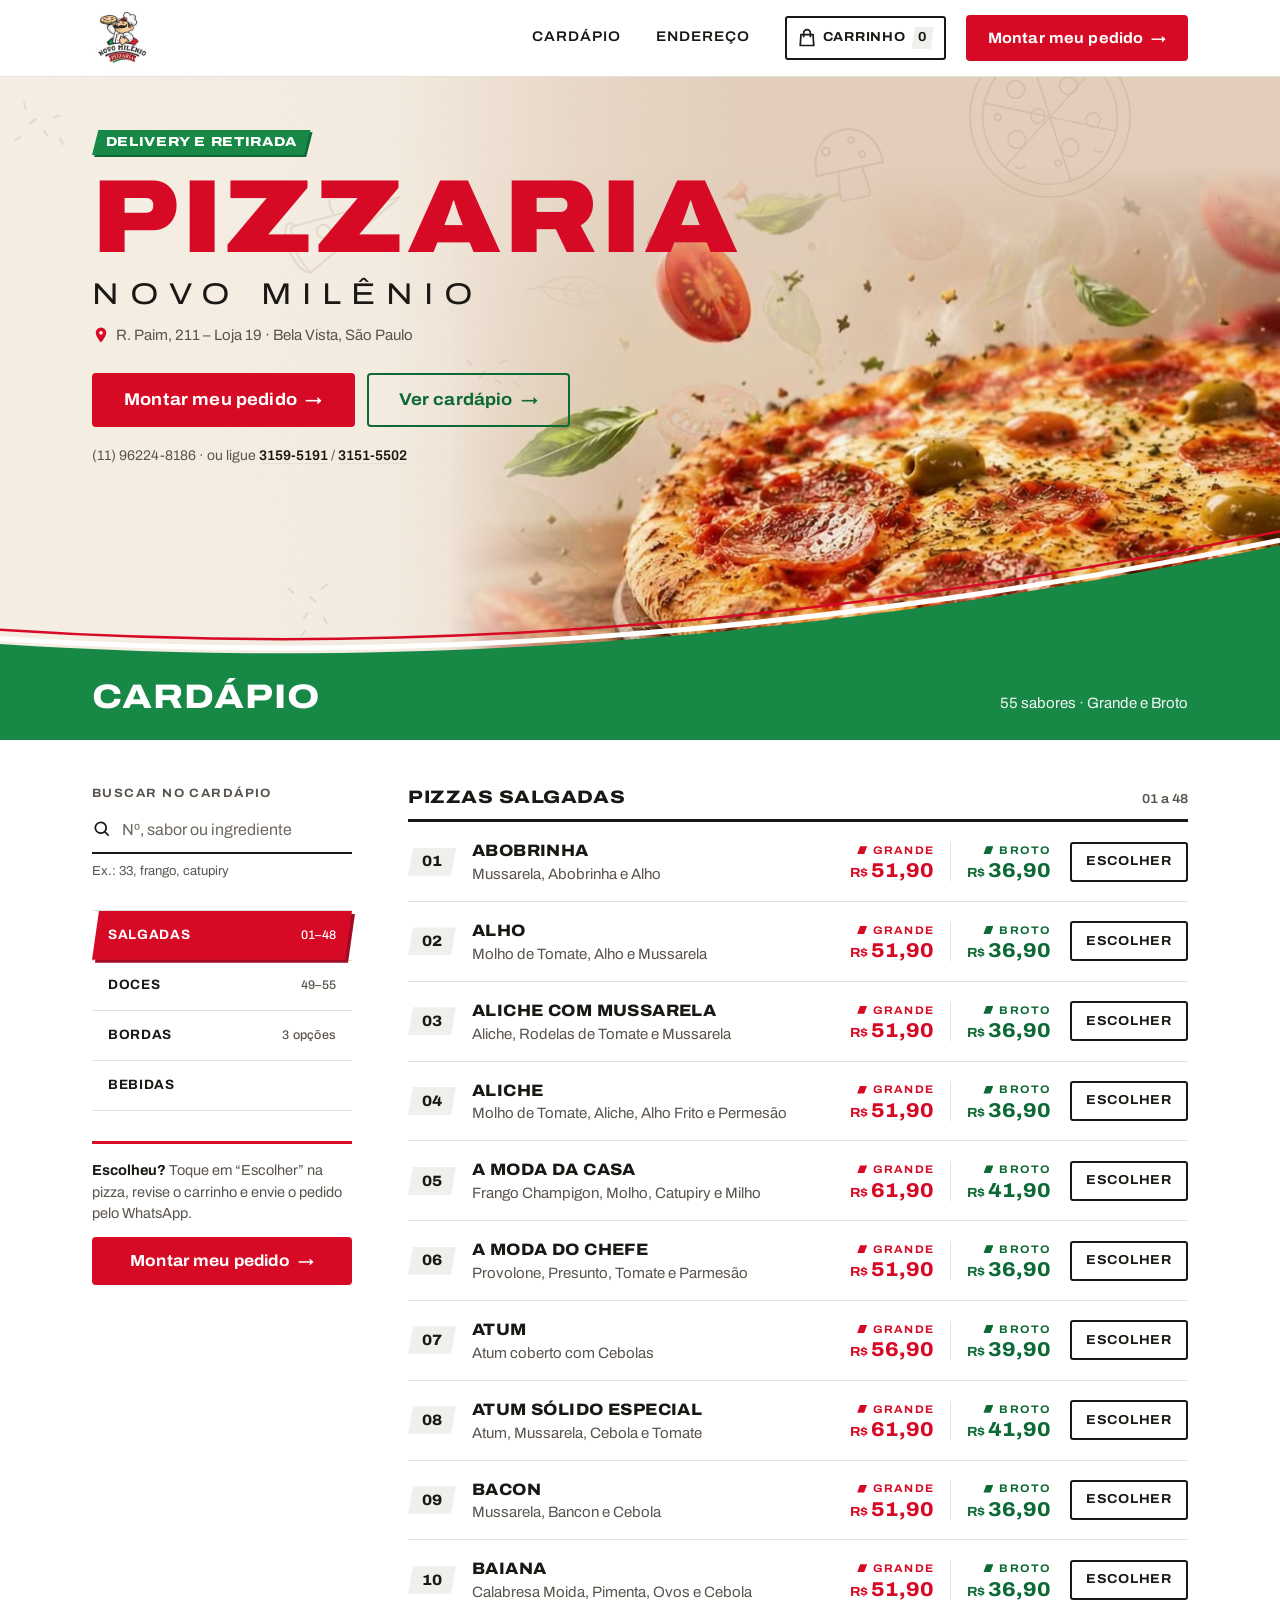
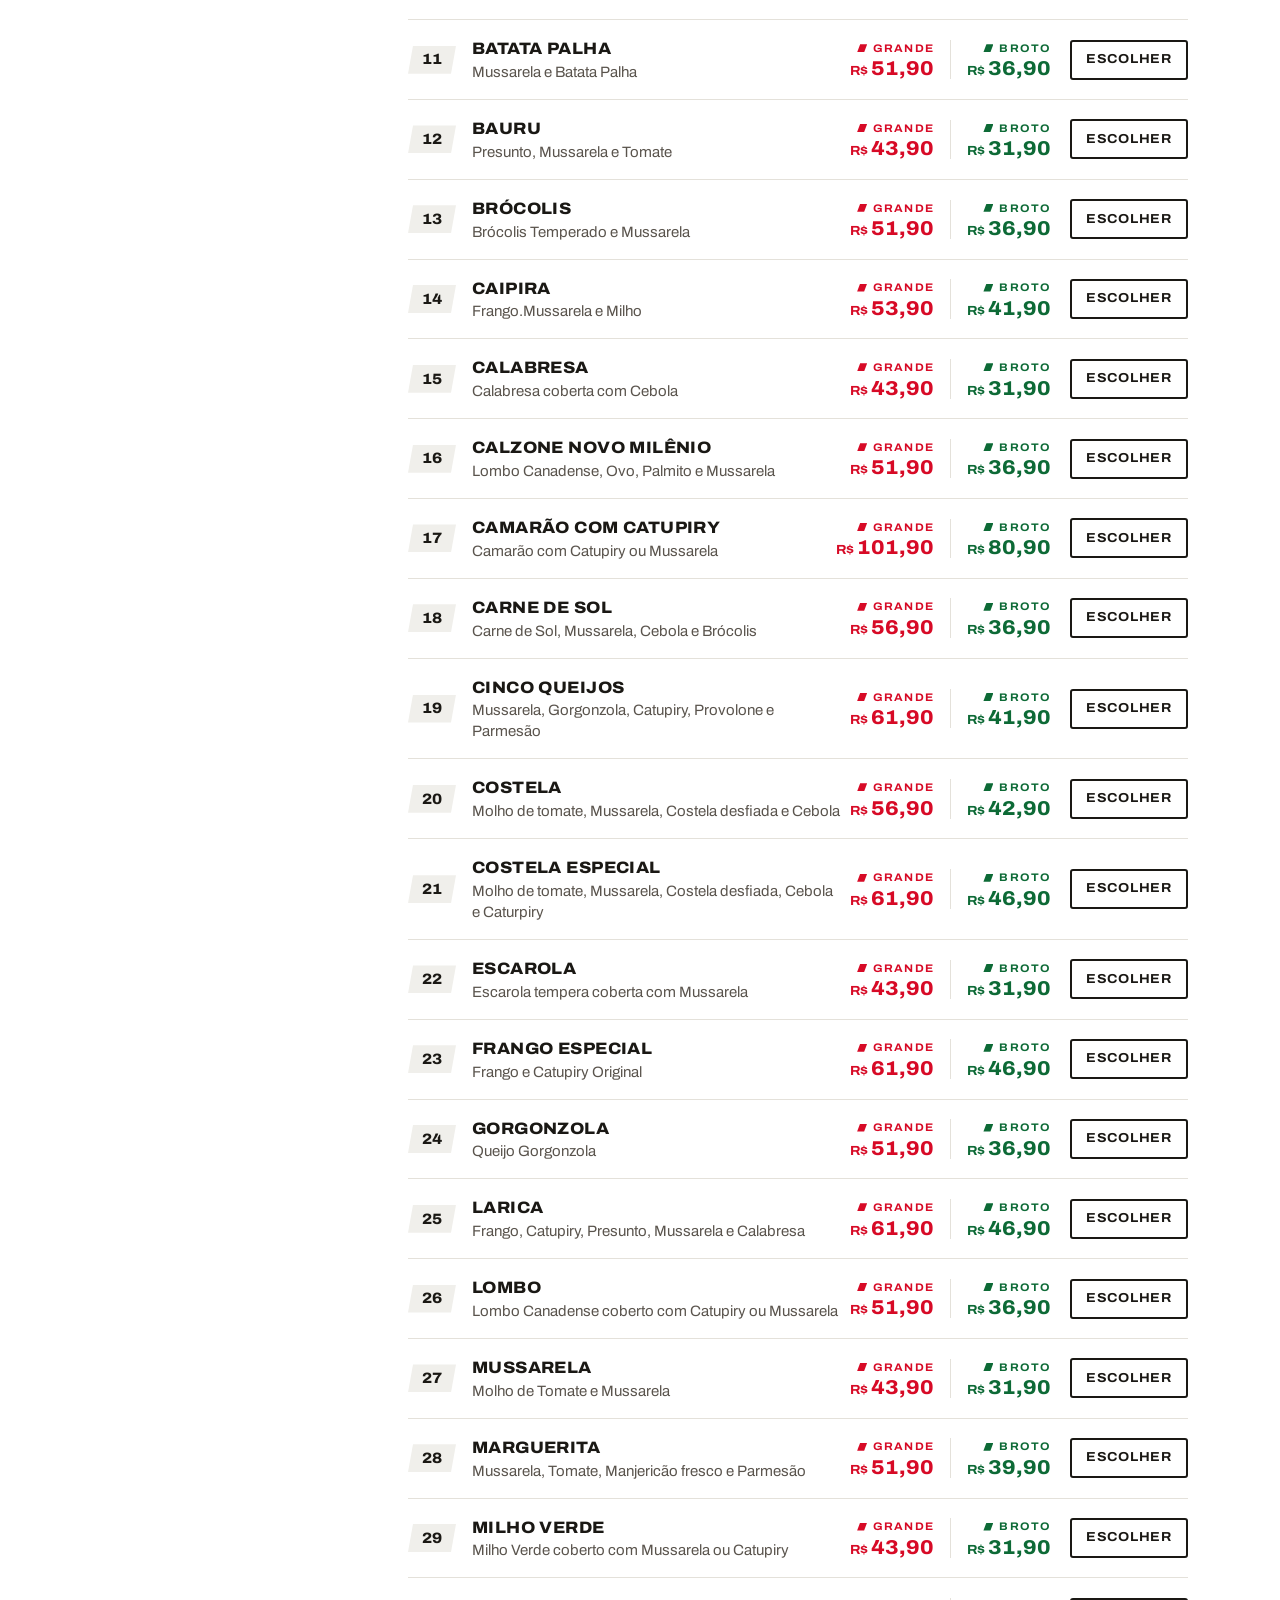
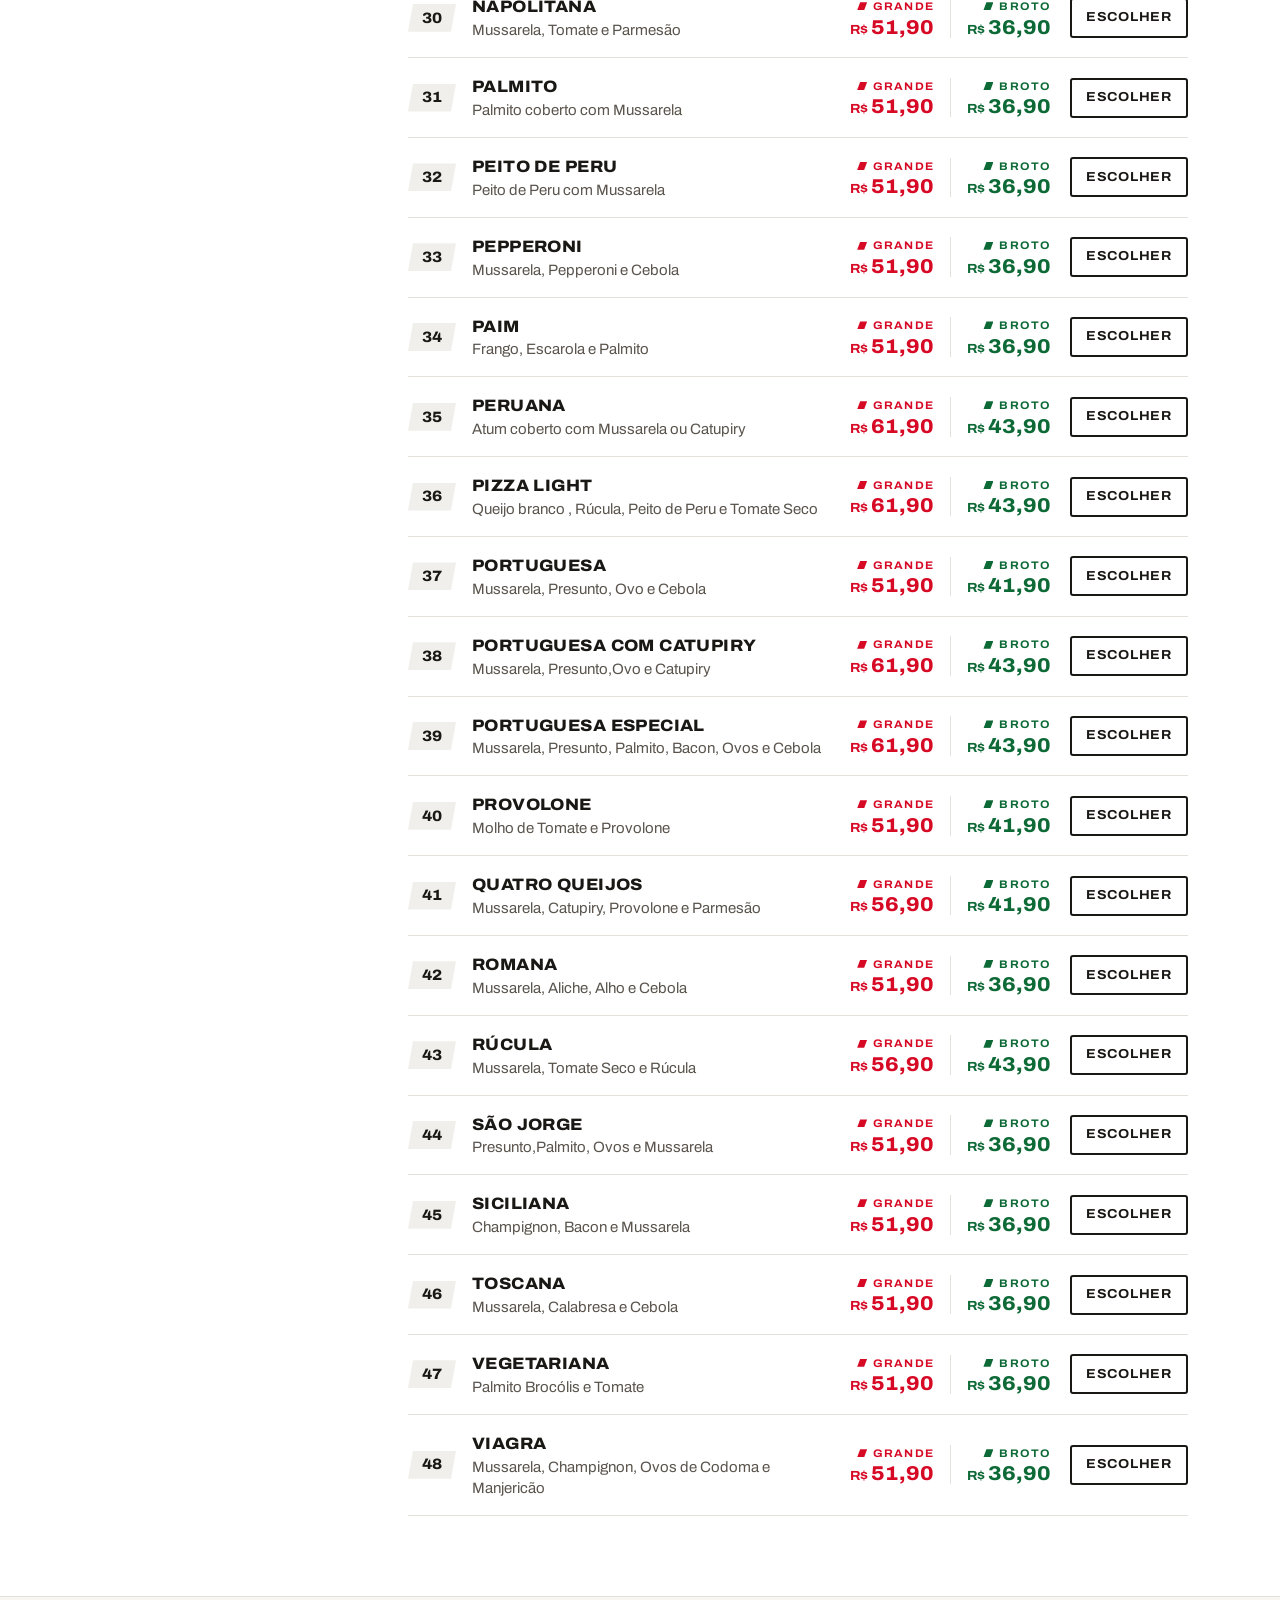
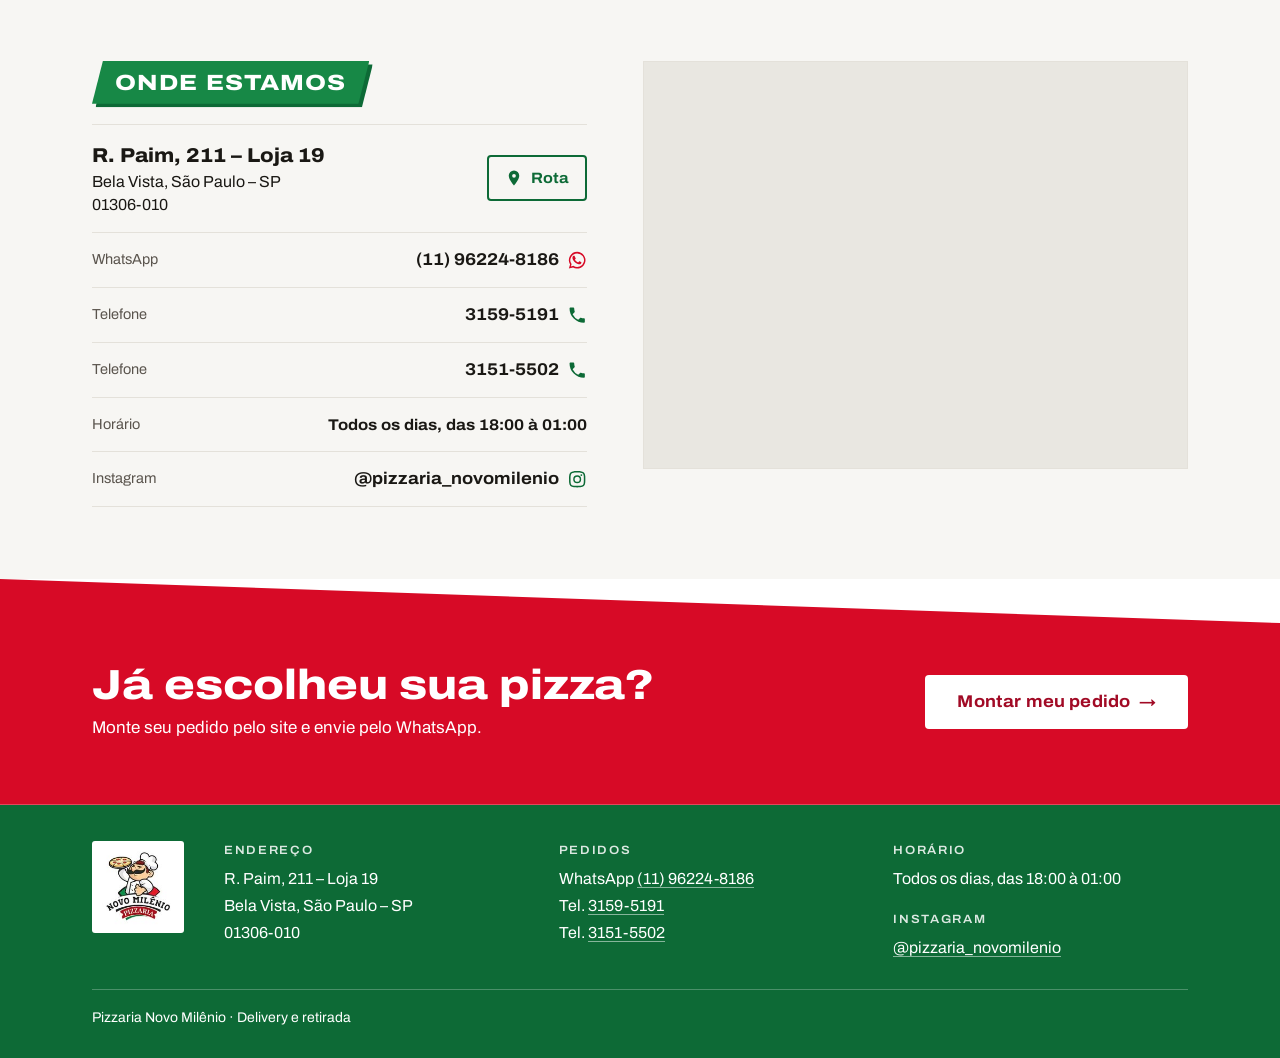
==== commit 1f0ea79d: "ajustes finais da previa" ====
--- a/index.html
+++ b/index.html
@@ -4,7 +4,7 @@
 <meta charset="utf-8">
 <meta name="viewport" content="width=device-width, initial-scale=1, viewport-fit=cover">
 <title>Pizzaria Novo Milênio — Cardápio, delivery e retirada na Bela Vista</title>
-<meta name="description" content="Pizzaria Novo Milênio — R. Paim, 211, Loja 19, Bela Vista, São Paulo. Cardápio com 55 sabores em Grande e Broto. Pedidos pelo WhatsApp (11) 96224-8186.">
+<meta name="description" content="Pizzaria Novo Milênio — R. Paim, 211, Loja 19, Bela Vista, São Paulo. Cardápio com 55 sabores em Grande e Broto. Monte seu pedido pelo site e envie pelo WhatsApp (11) 96224-8186.">
 <link rel="preconnect" href="https://fonts.googleapis.com">
 <link rel="preconnect" href="https://fonts.gstatic.com" crossorigin>
 <link href="https://fonts.googleapis.com/css2?family=Archivo:wdth,wght@75..125,400..900&display=swap" rel="stylesheet">
@@ -132,7 +132,7 @@
 <!-- ============================ CTA FINAL ============================ -->
 <section class="cta-final" data-cta-final aria-labelledby="h-final">
   <div class="wrap">
-    <div><h2 id="h-final">Já escolheu sua pizza?</h2><p>Peça pelo WhatsApp <strong>(11) 96224-8186</strong></p></div>
+    <div><h2 id="h-final">Já escolheu sua pizza?</h2><p>Monte seu pedido pelo site e envie pelo WhatsApp.</p></div>
     <a data-cta-pedido class="btn btn-branco" href="#cardapio">Montar meu pedido <span aria-hidden="true">→</span></a>
   </div>
 </section>
@@ -370,7 +370,7 @@
 <!-- Barra de pedido: aparece quando o botão do hero sai da tela; some no CTA final e durante a digitação -->
 <div class="barra" aria-hidden="true">
   <div class="barra-zap">
-    <p class="barra-txt"><small>Pedidos pelo WhatsApp</small><strong>(11) 96224-8186</strong></p>
+    <p class="barra-txt"><small>Monte seu pedido</small><strong>Envio pelo WhatsApp</strong></p>
     <a data-cta-pedido class="btn btn-zap" href="#cardapio" tabindex="-1">Montar pedido <span aria-hidden="true">→</span></a>
   </div>
   <div class="barra-carrinho">
--- a/css/estilo.css
+++ b/css/estilo.css
@@ -777,13 +777,32 @@
 }
 
 /* Etapa 10 — botões de entrada "Montar meu pedido": textos mais longos que o antigo "Pedir"
-   não podem espremer o texto ao lado nem quebrar o telefone no celular */
+   não podem espremer o texto ao lado (barra do celular: ver Etapa 11) */
 @media (max-width:479px){
   .fim-lista{flex-wrap:wrap;row-gap:8px}
   .fim-lista p{flex:1 1 220px}
 }
-.barra-txt strong{white-space:nowrap}
-@media (max-width:359px){
-  .barra-txt strong{font-size:14.5px}
-  .barra .btn{padding:0 12px;font-size:14px}
-}
+
+/* =====================================================================
+   ETAPA 11 — LARGURA CONSISTENTE NO CELULAR
+   Causa: com a fonte real (Archivo larga/semi-larga), alguns conteúdos
+   que não quebram linha ficavam mais largos que a tela — principalmente a
+   linha de preços + "Escolher" de cada pizza (flex sem quebra dentro de uma
+   coluna de grid "1fr", que não encolhe abaixo do conteúdo), o @ do Instagram
+   em "Onde estamos" e o título da banda do cardápio. O celular então
+   alarga a página e reduz o zoom: o cardápio parecia ocupar a tela toda e as
+   outras seções pareciam mais estreitas, com uma faixa vazia ao lado.
+   Correção: colunas que podem encolher (minmax(0,1fr)) e quebra de linha
+   apenas quando o conteúdo não cabe. Nada muda a partir de 768px.
+   ===================================================================== */
+@media (max-width:767px){
+  .pizza{grid-template-columns:40px minmax(0,1fr)}
+  .precos{flex-wrap:wrap;row-gap:8px}
+  .banda .wrap{flex-wrap:wrap}
+  .local .wrap{grid-template-columns:minmax(0,1fr)}
+  .endereco{grid-template-columns:minmax(0,1fr) auto}
+  .contatos a,.contatos .contato-horario{flex-wrap:wrap;column-gap:12px;row-gap:2px}
+  .contatos a strong{margin-left:auto;min-width:0;overflow-wrap:anywhere}
+  .barra-txt strong{font-size:min(16px,4.1vw)}
+  .barra .btn{padding:0 min(18px,3.4vw);font-size:min(15px,3.9vw)}
+}
